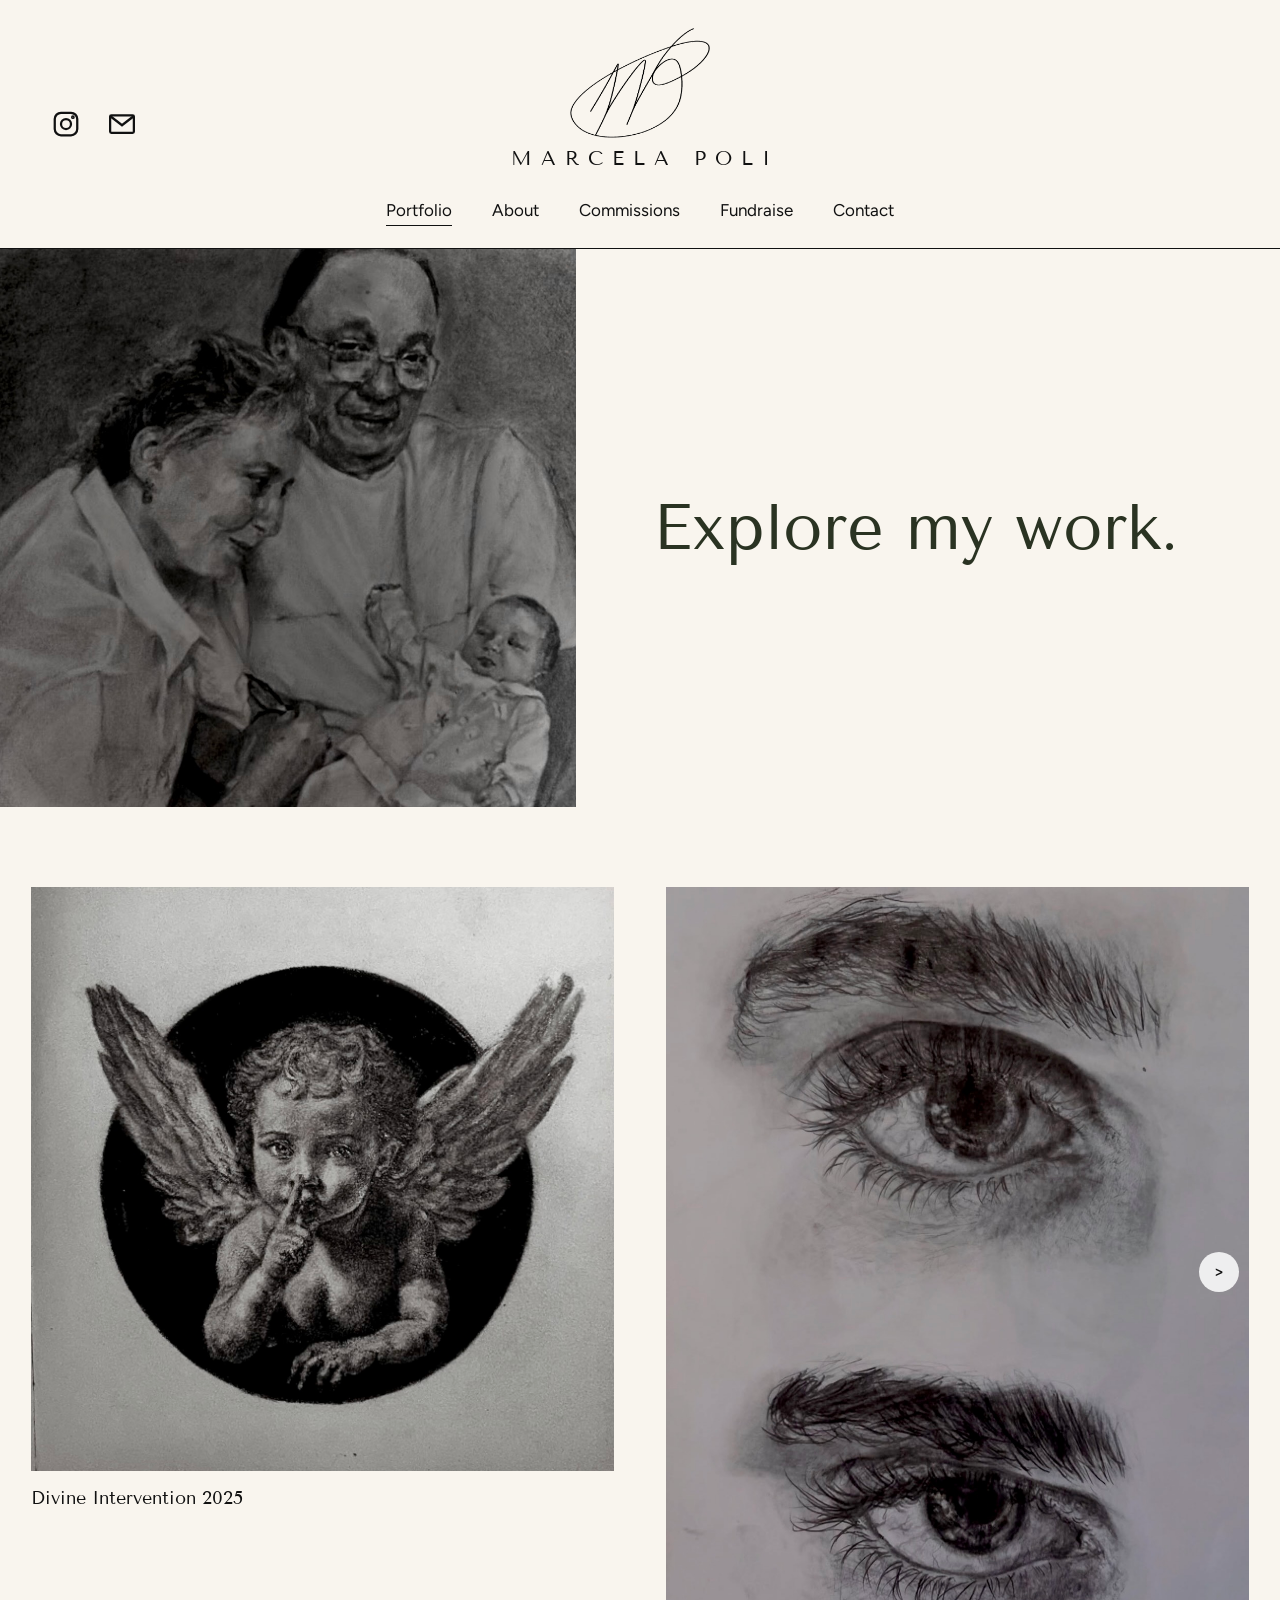
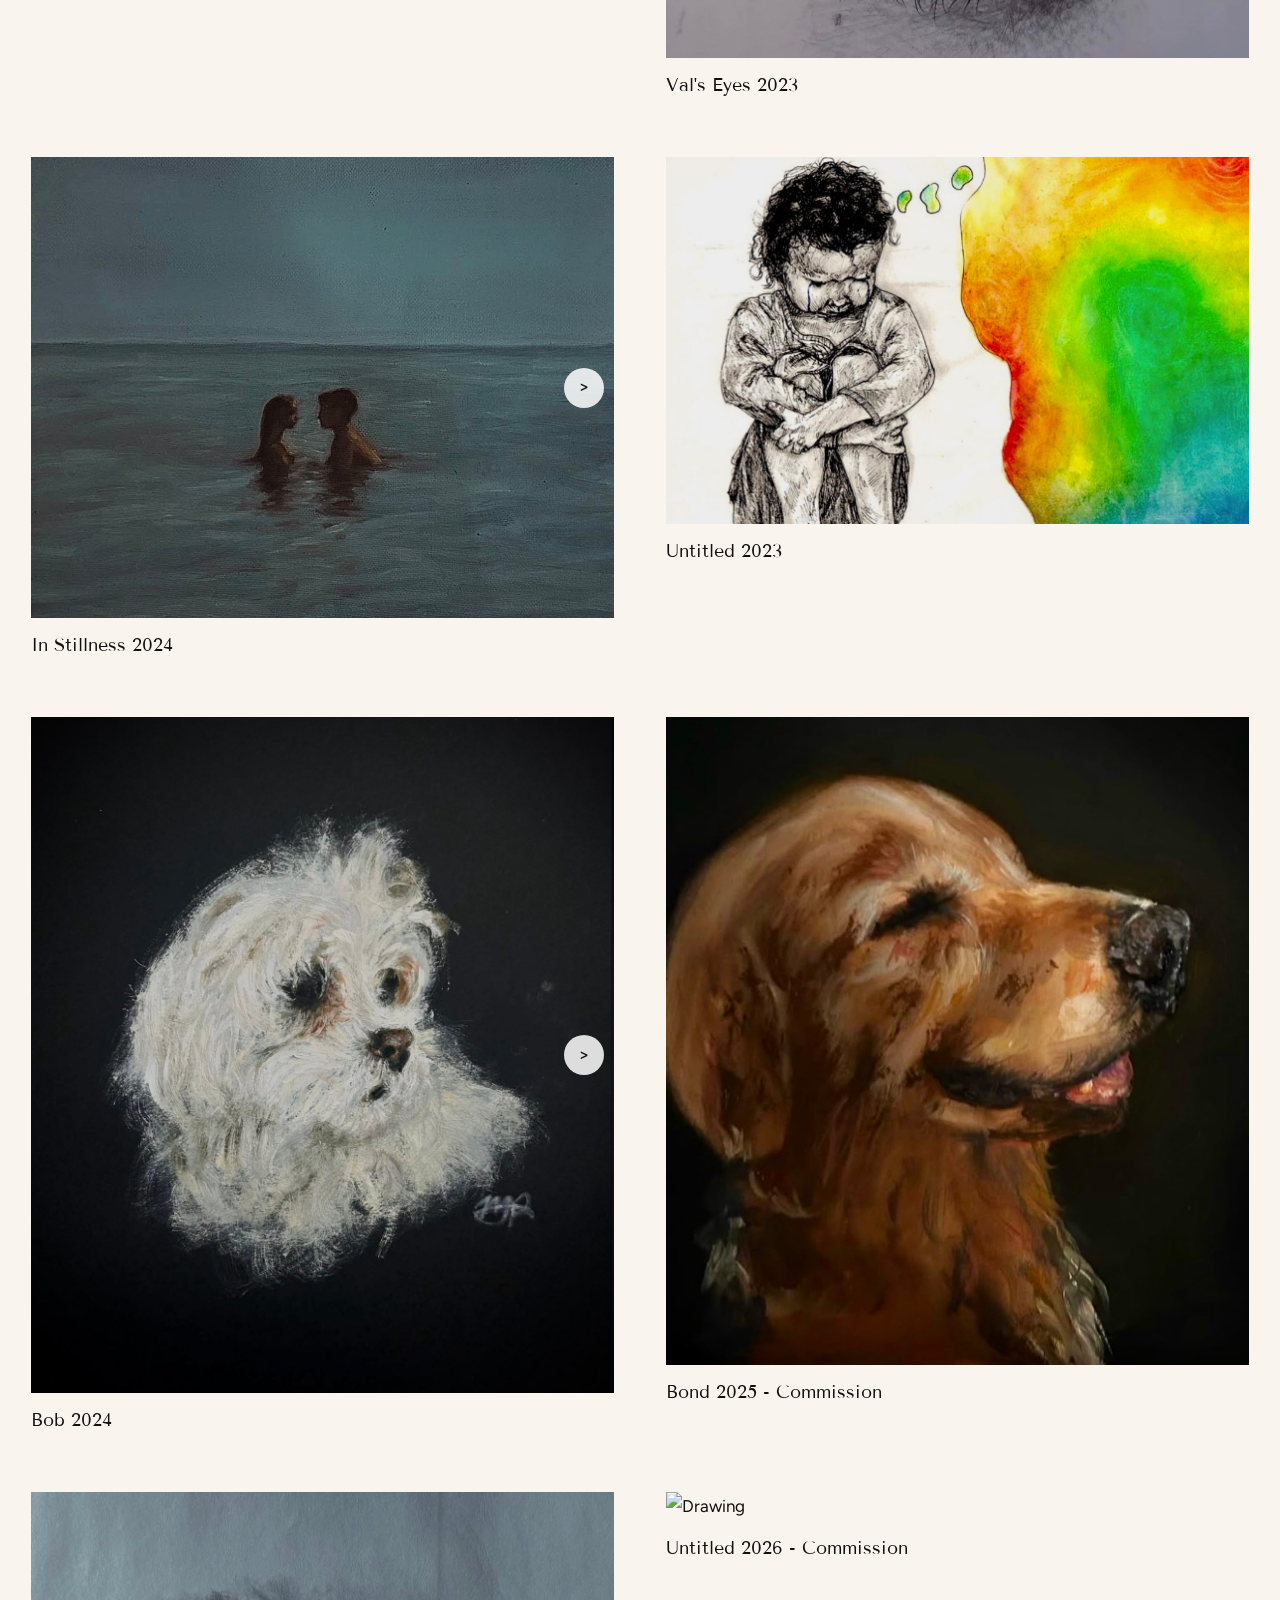
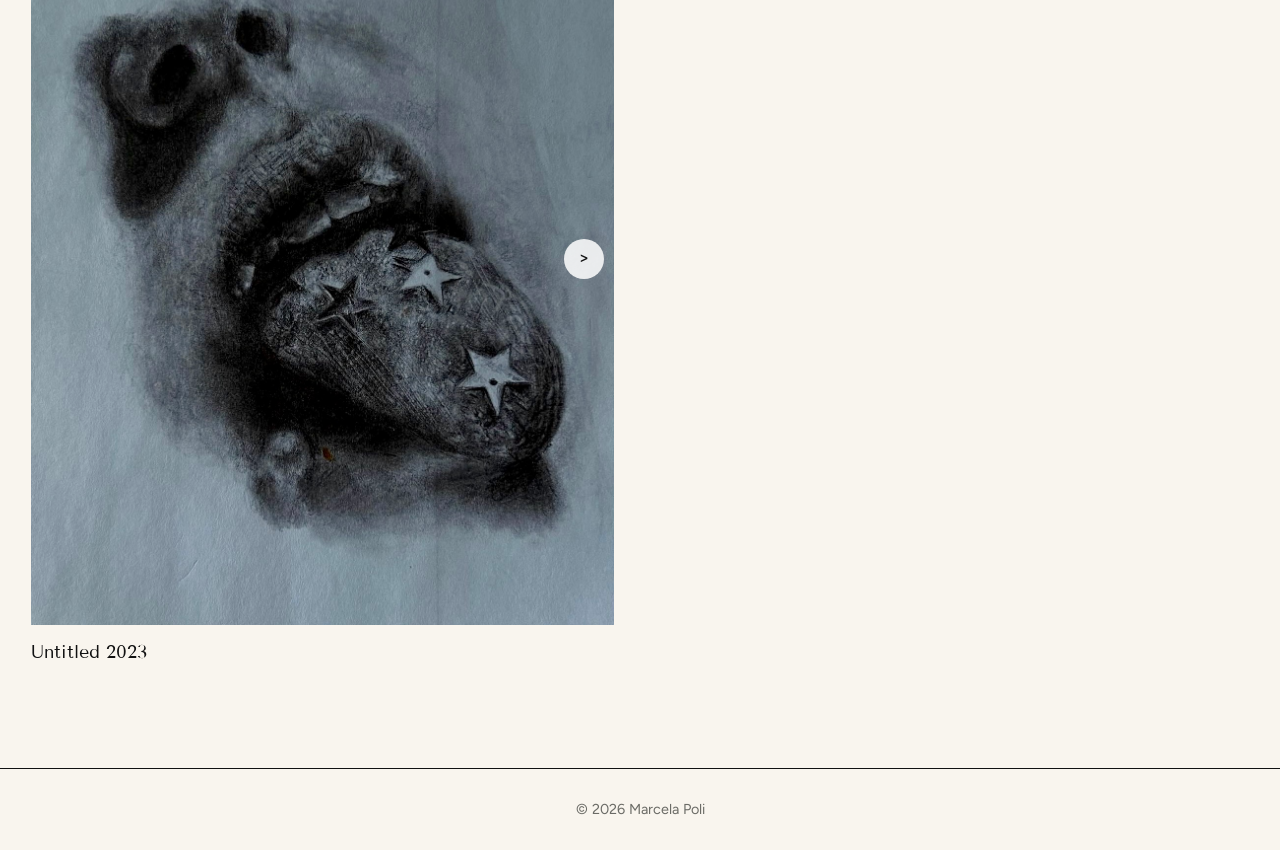
==== index.html @ 9af439c2 "first commit" ====
<!doctype html>
<html lang="en"><head><meta charset="utf-8">
<meta name="viewport" content="width=device-width, initial-scale=1">
<title>Portfolio — Marcela Poli</title>
<link rel="preconnect" href="https://fonts.googleapis.com">
<link href="https://fonts.googleapis.com/css2?family=Figtree:wght@400;500&family=Tenor+Sans&display=swap" rel="stylesheet">
<link rel="stylesheet" href="style.css"></head>
<body>
<header>
<div class="top">
<div class="social">
<a href="https://www.instagram.com/poliportfolio?stkn=MXZldDJ1Nmd2b3gwMA%3D%3D&utm_source=qr" aria-label="Instagram" target="_blank" rel="noopener"><svg viewBox="0 0 24 24"><rect x="3" y="3" width="18" height="18" rx="5"/><circle cx="12" cy="12" r="4"/><circle cx="17.5" cy="6.5" r=".6"/></svg></a>
<a href="mailto:marcelaspoli@gmail.com" aria-label="Email"><svg viewBox="0 0 24 24"><rect x="2.5" y="5" width="19" height="14" rx="1"/><path d="M3 6l9 7 9-7"/></svg></a>
</div>
<a class="logo" href="index.html"><img src="images/signature.png" alt="Marcela Poli signature"><span>MARCELA POLI</span></a>
<div></div>
</div>
<nav><a href="index.html" aria-current="page">Portfolio</a><a href="about.html">About</a><a href="commissions.html">Commissions</a><a href="fundraise.html">Fundraise</a><a href="contact.html">Contact</a></nav>
</header>
<main>
<section class="hero">
<img src="images/special.png" alt="Featured drawing">
<h1>Explore my work.</h1>
</section>
<section class="grid">
<figure><div class="slide"><img src="images/angel.png" alt="Angel drawing" loading="lazy"></div><figcaption>Divine Intervention 2025</figcaption></figure>
<figure><div class="slide" data-images="images/eyes.png,images/eye1.png,images/eye2.png"><img src="images/eyes.png" alt="Eyes drawing" loading="lazy"><button class="next" type="button" aria-label="View next image">&gt;</button></div><figcaption>Val's Eyes 2023</figcaption></figure>
<figure><div class="slide" data-images="images/sea.jpeg,images/sea1.png"><img src="images/sea.jpeg" alt="Sea drawing" loading="lazy"><button class="next" type="button" aria-label="View next image">&gt;</button></div><figcaption>In Stillness 2024</figcaption></figure>
<figure><div class="slide"><img src="images/child.png" alt="Child drawing" loading="lazy"></div><figcaption>Untitled 2023</figcaption></figure>
<figure><div class="slide" data-images="images/bob.png,images/bob1.png"><img src="images/bob.png" alt="Bob drawing" loading="lazy"><button class="next" type="button" aria-label="View next image">&gt;</button></div><figcaption>Bob 2024</figcaption></figure>
<figure><div class="slide"><img src="images/dog.png" alt="Dog drawing" loading="lazy"></div><figcaption>Bond 2025 - Commission</figcaption></figure>
<figure><div class="slide" data-images="images/stars.png,images/stars1.png"><img src="images/stars.png" alt="Stars drawing" loading="lazy"><button class="next" type="button" aria-label="View next image">&gt;</button></div><figcaption>Untitled 2023</figcaption></figure>
<figure><div class="slide"><img src="images/birute.png" alt="Drawing" loading="lazy"></div><figcaption>Untitled 2026 - Commission</figcaption></figure>
</section>
</main>
<footer>© 2026 Marcela Poli</footer>
<script>
document.querySelectorAll('.slide[data-images]').forEach(function (slide) {
  var files = slide.dataset.images.split(',');
  var img = slide.querySelector('img');
  var i = 0;
  slide.querySelector('.next').addEventListener('click', function () {
    i = (i + 1) % files.length;
    img.src = files[i];
  });
});
</script>
</body></html>
---- style.css ----
:root{--ink:#111;--green:#2a3322;--muted:#6b6b66;--ph:#e8e5de}
*{box-sizing:border-box}
img{max-width:100%} 
body{margin:0;font:17px/1.7 'Figtree',system-ui,sans-serif;color:var(--ink);background:#f9f5ee}
a{color:inherit}
a:focus-visible,button:focus-visible,input:focus-visible,textarea:focus-visible{outline:2px solid var(--green);outline-offset:3px}
.top{display:grid;grid-template-columns:1fr auto 1fr;align-items:end;padding:28px 4vw 0}
.social{display:flex;gap:26px;padding-bottom:22px}
.social svg{width:30px;height:30px;stroke:var(--ink);fill:none;stroke-width:1.8}
.logo{text-align:center;text-decoration:none}
.logo img{height:110px;width:auto;display:block;margin:0 auto}
.logo span{display:block;font:1.25rem 'Tenor Sans',sans-serif;letter-spacing:.45em;padding-left:.45em;margin-top:8px}
nav{display:flex;flex-wrap:wrap;justify-content:center;gap:8px 40px;padding:26px 4vw 22px;border-bottom:1px solid var(--ink)}
nav a{text-decoration:none;border-bottom:1.5px solid transparent}
nav a:hover,nav a[aria-current]{border-color:currentColor}
.ph{background:var(--ph);aspect-ratio:4/3}
.hero{display:grid;grid-template-columns:.9fr 1.1fr}
.hero .ph{aspect-ratio:auto;min-height:62vh}
h1,h2{font-family:'Tenor Sans',sans-serif;font-weight:400;color:var(--green);line-height:1.15}
.hero h1{font-size:clamp(2.4rem,5vw,4.2rem);align-self:center;padding:0 6vw;margin:0}
.grid{display:grid;grid-template-columns:repeat(2,1fr);gap:56px 4vw;padding:80px 2.4vw 100px}
figure{margin:0}
figcaption{padding-top:12px;font-family:'Tenor Sans',sans-serif;font-size:1.15rem}
.page{max-width:1100px;margin:0 auto;padding:64px 4vw 100px}
.page h1{font-size:clamp(2.2rem,4.5vw,3.4rem);margin:0 0 40px}
.page h2{font-size:1.6rem;margin:48px 0 12px}
.two{display:grid;grid-template-columns:1.1fr .9fr;gap:5vw;align-items:start}
.two.reverse{grid-template-columns:.9fr 1.1fr}
.two .ph{aspect-ratio:4/5}
.about-image img{display:block;width:100%;height:auto}
.lead{font-size:1.15rem;max-width:62ch}
.two > div:first-child p{text-align:justify}
p,li{max-width:62ch}
ol{padding-left:1.3em}
.btn{display:inline-block;border:1px solid var(--ink);padding:.7em 1.8em;text-decoration:none;margin-top:12px}
.btn:hover{background:var(--ink);color:#fff}
form{display:grid;gap:20px;max-width:520px}
label{display:grid;gap:4px;color:var(--muted);font-size:.95rem}
input,textarea{font:inherit;color:var(--ink);border:0;border-bottom:1px solid var(--ink);padding:8px 0;background:transparent}
button.btn{background:none;font:inherit;cursor:pointer;justify-self:start}
footer{border-top:1px solid var(--ink);padding:28px 4vw;text-align:center;color:var(--muted);font-size:.9rem}
@media(max-width:760px){
.top{grid-template-columns:1fr;justify-items:center}
.social{order:2;padding:14px 0 0}
.hero,.two,.two.reverse,.grid{grid-template-columns:1fr} 
.hero .ph{min-height:40vh}
.hero h1{padding:48px 6vw}
.two > div:first-child p{text-align:left} 
.social svg{width:26px;height:26px} 
}
/* Artwork frames */
.slide{position:relative}
.slide img{width:100%;height:auto;display:block}
.slide .next{position:absolute;top:50%;right:10px;transform:translateY(-50%);width:40px;height:40px;border:0;border-radius:50%;background:rgba(255,255,255,.85);color:var(--ink);font:inherit;font-size:1.2rem;cursor:pointer}
.slide .next:hover{background:#fff}

/* Hero image */
.hero img{width:100%;height:100%;min-height:62vh;max-height:80vh;object-fit:cover;display:block}
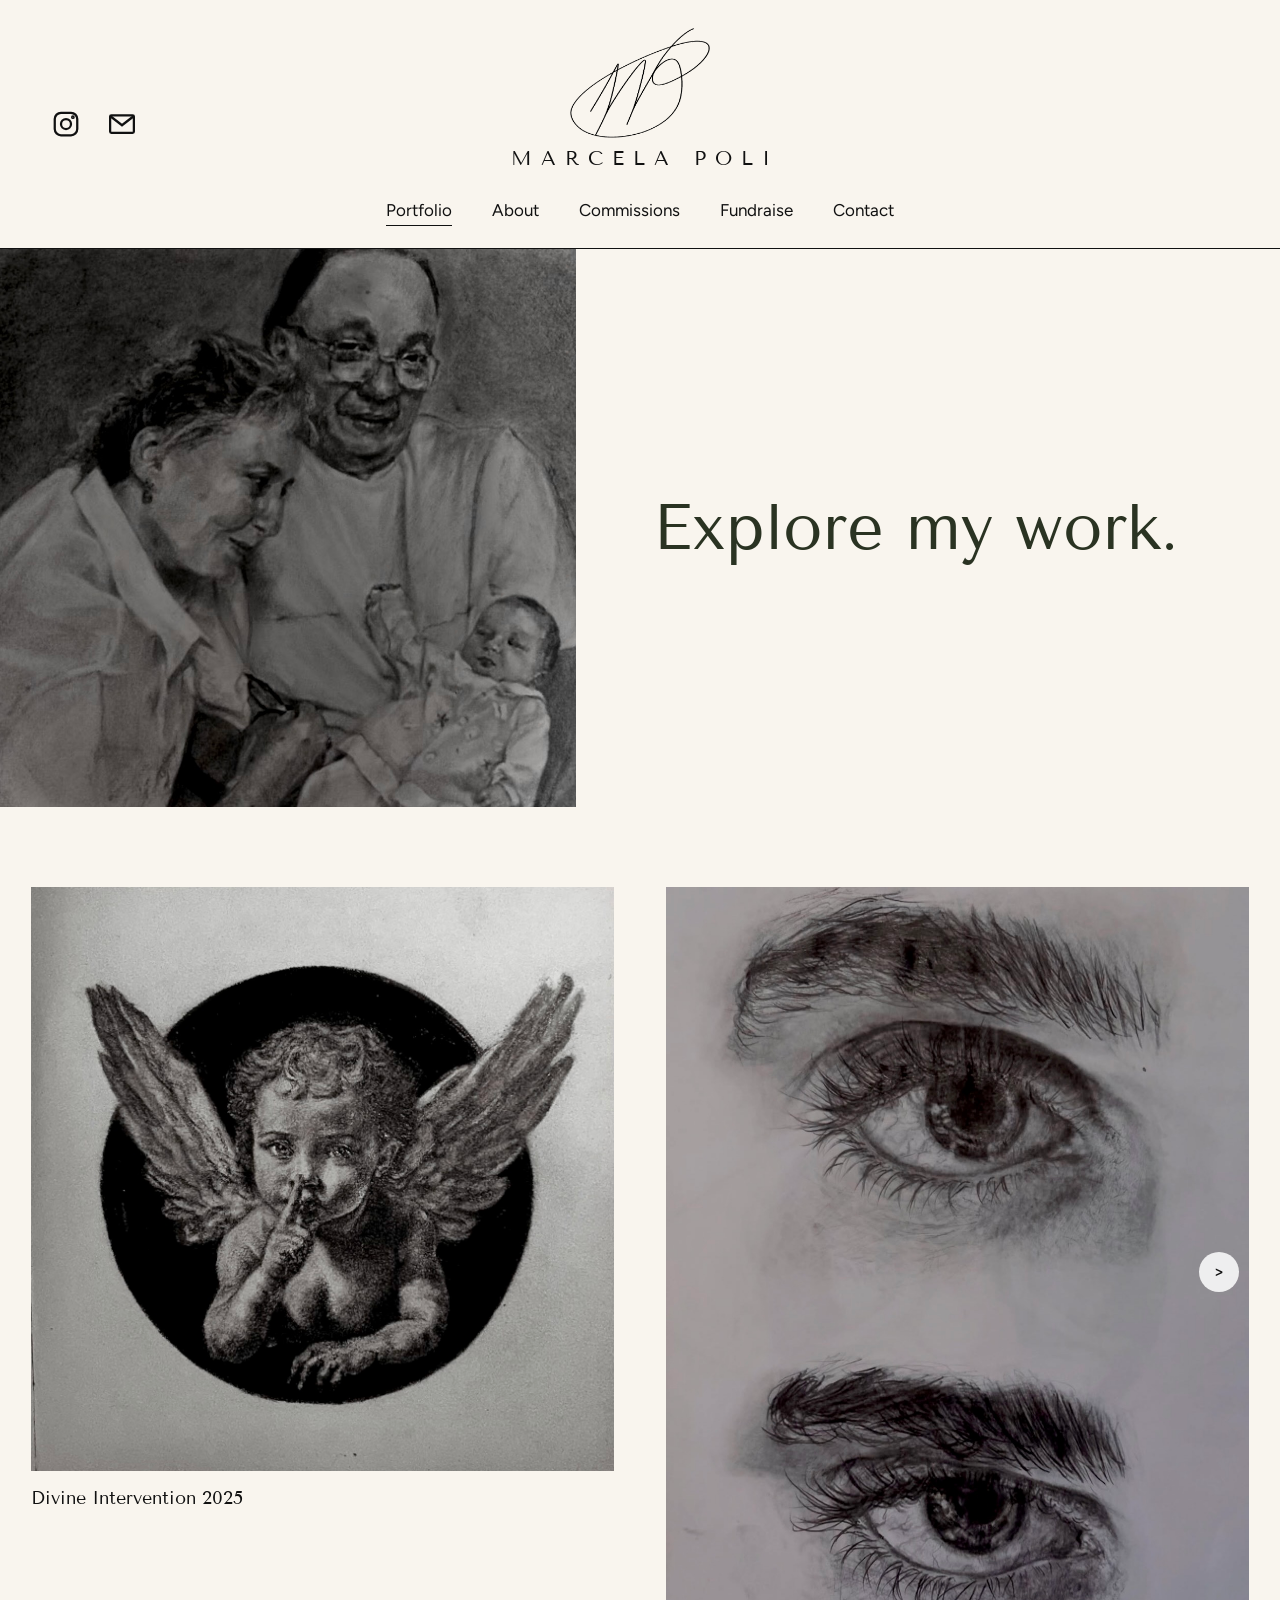
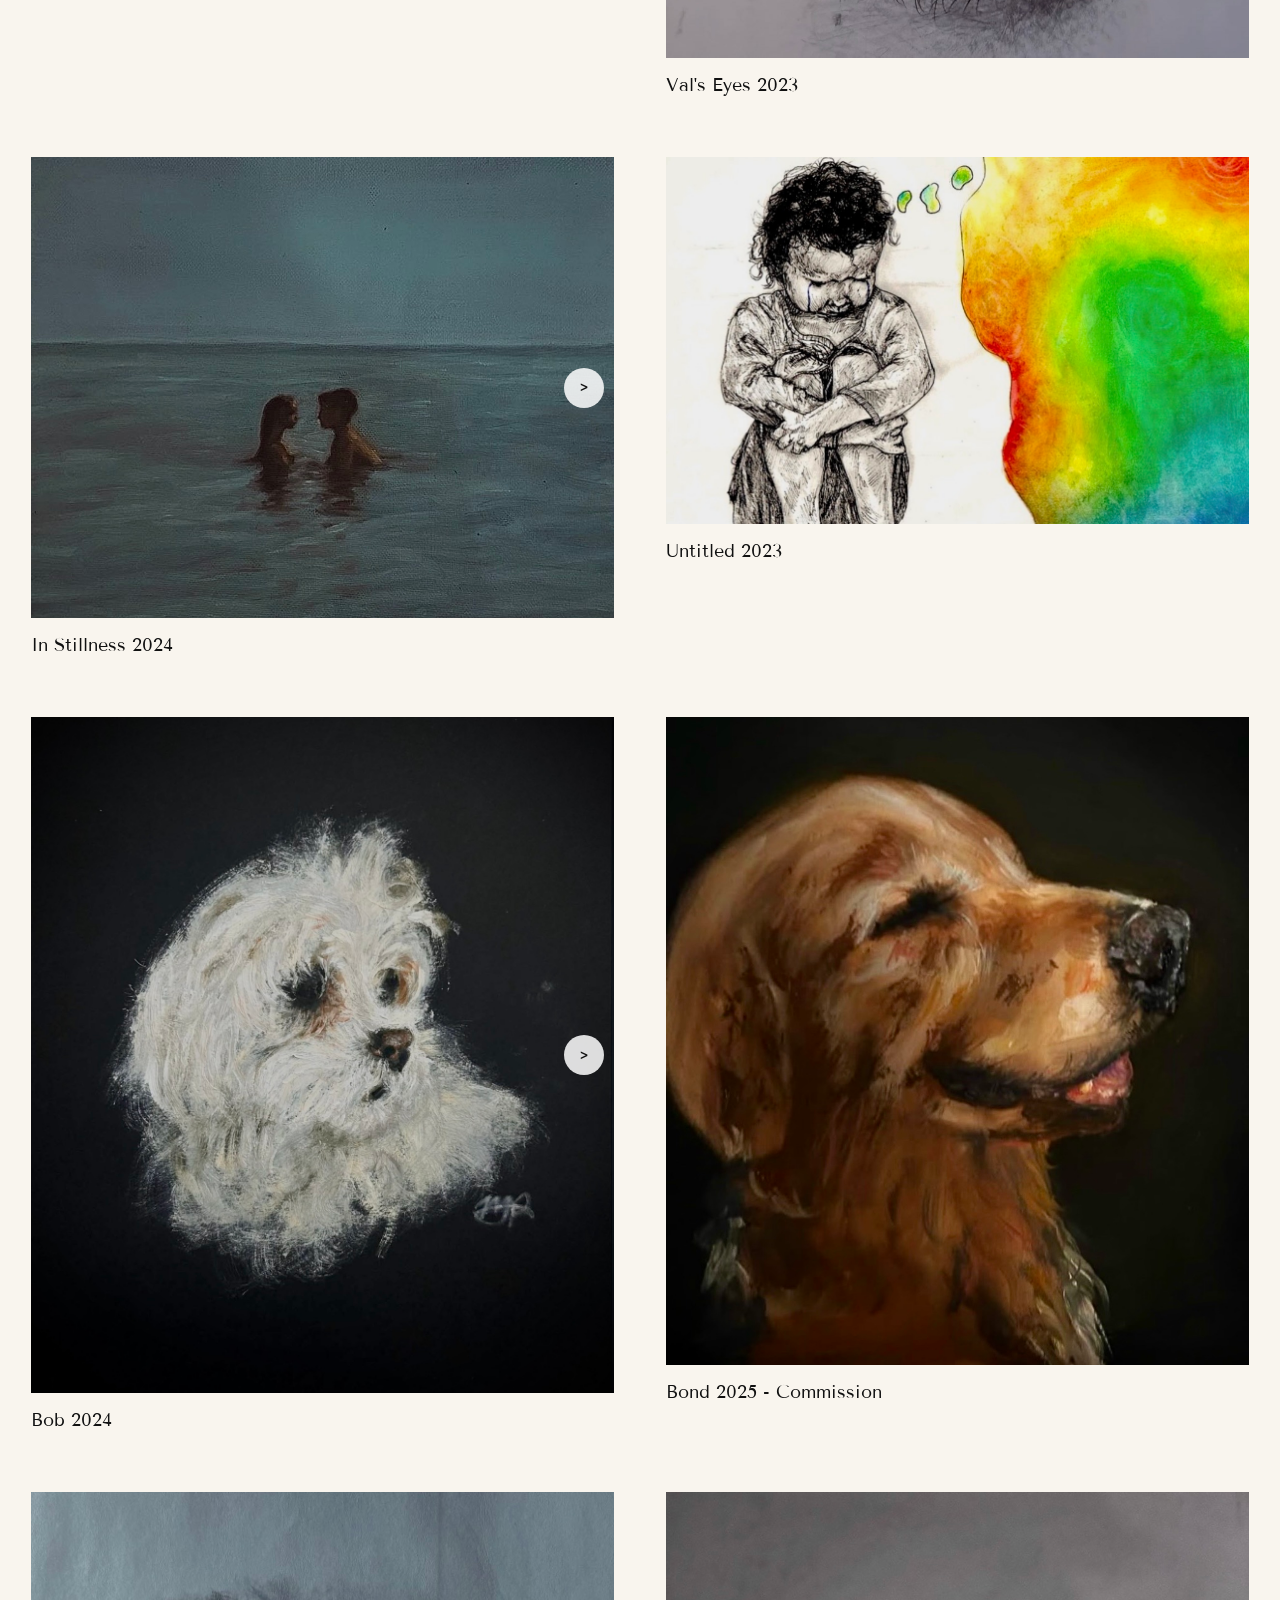
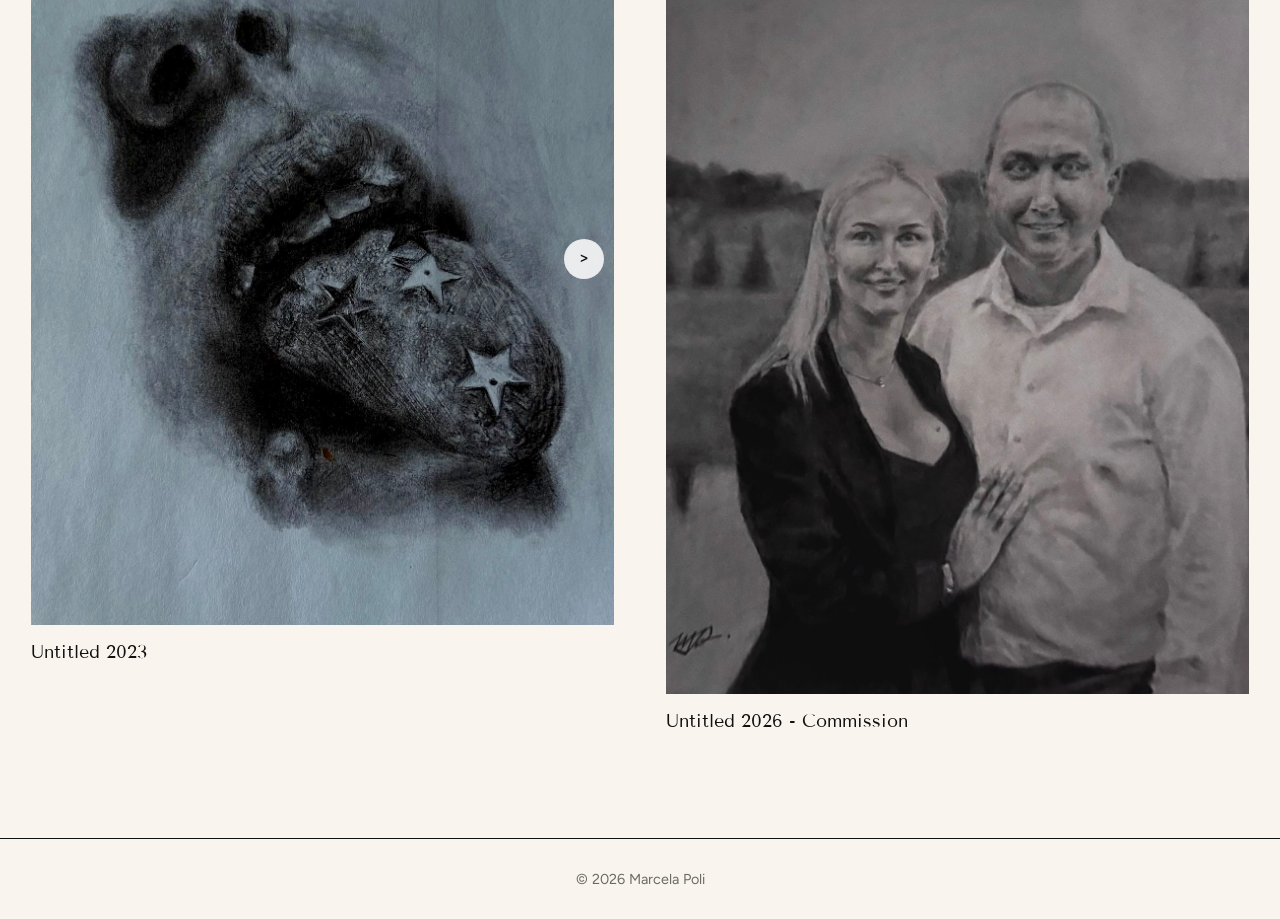
==== commit a397160a: "image upload" ====
--- a/index.html
+++ b/index.html
@@ -30,7 +30,7 @@
 <figure><div class="slide" data-images="images/bob.png,images/bob1.png"><img src="images/bob.png" alt="Bob drawing" loading="lazy"><button class="next" type="button" aria-label="View next image">&gt;</button></div><figcaption>Bob 2024</figcaption></figure>
 <figure><div class="slide"><img src="images/dog.png" alt="Dog drawing" loading="lazy"></div><figcaption>Bond 2025 - Commission</figcaption></figure>
 <figure><div class="slide" data-images="images/stars.png,images/stars1.png"><img src="images/stars.png" alt="Stars drawing" loading="lazy"><button class="next" type="button" aria-label="View next image">&gt;</button></div><figcaption>Untitled 2023</figcaption></figure>
-<figure><div class="slide"><img src="images/birute.png" alt="Drawing" loading="lazy"></div><figcaption>Untitled 2026 - Commission</figcaption></figure>
+<figure><div class="slide"><img src="images/biruta.png" alt="Drawing" loading="lazy"></div><figcaption>Untitled 2026 - Commission</figcaption></figure>
 </section>
 </main>
 <footer>© 2026 Marcela Poli</footer>
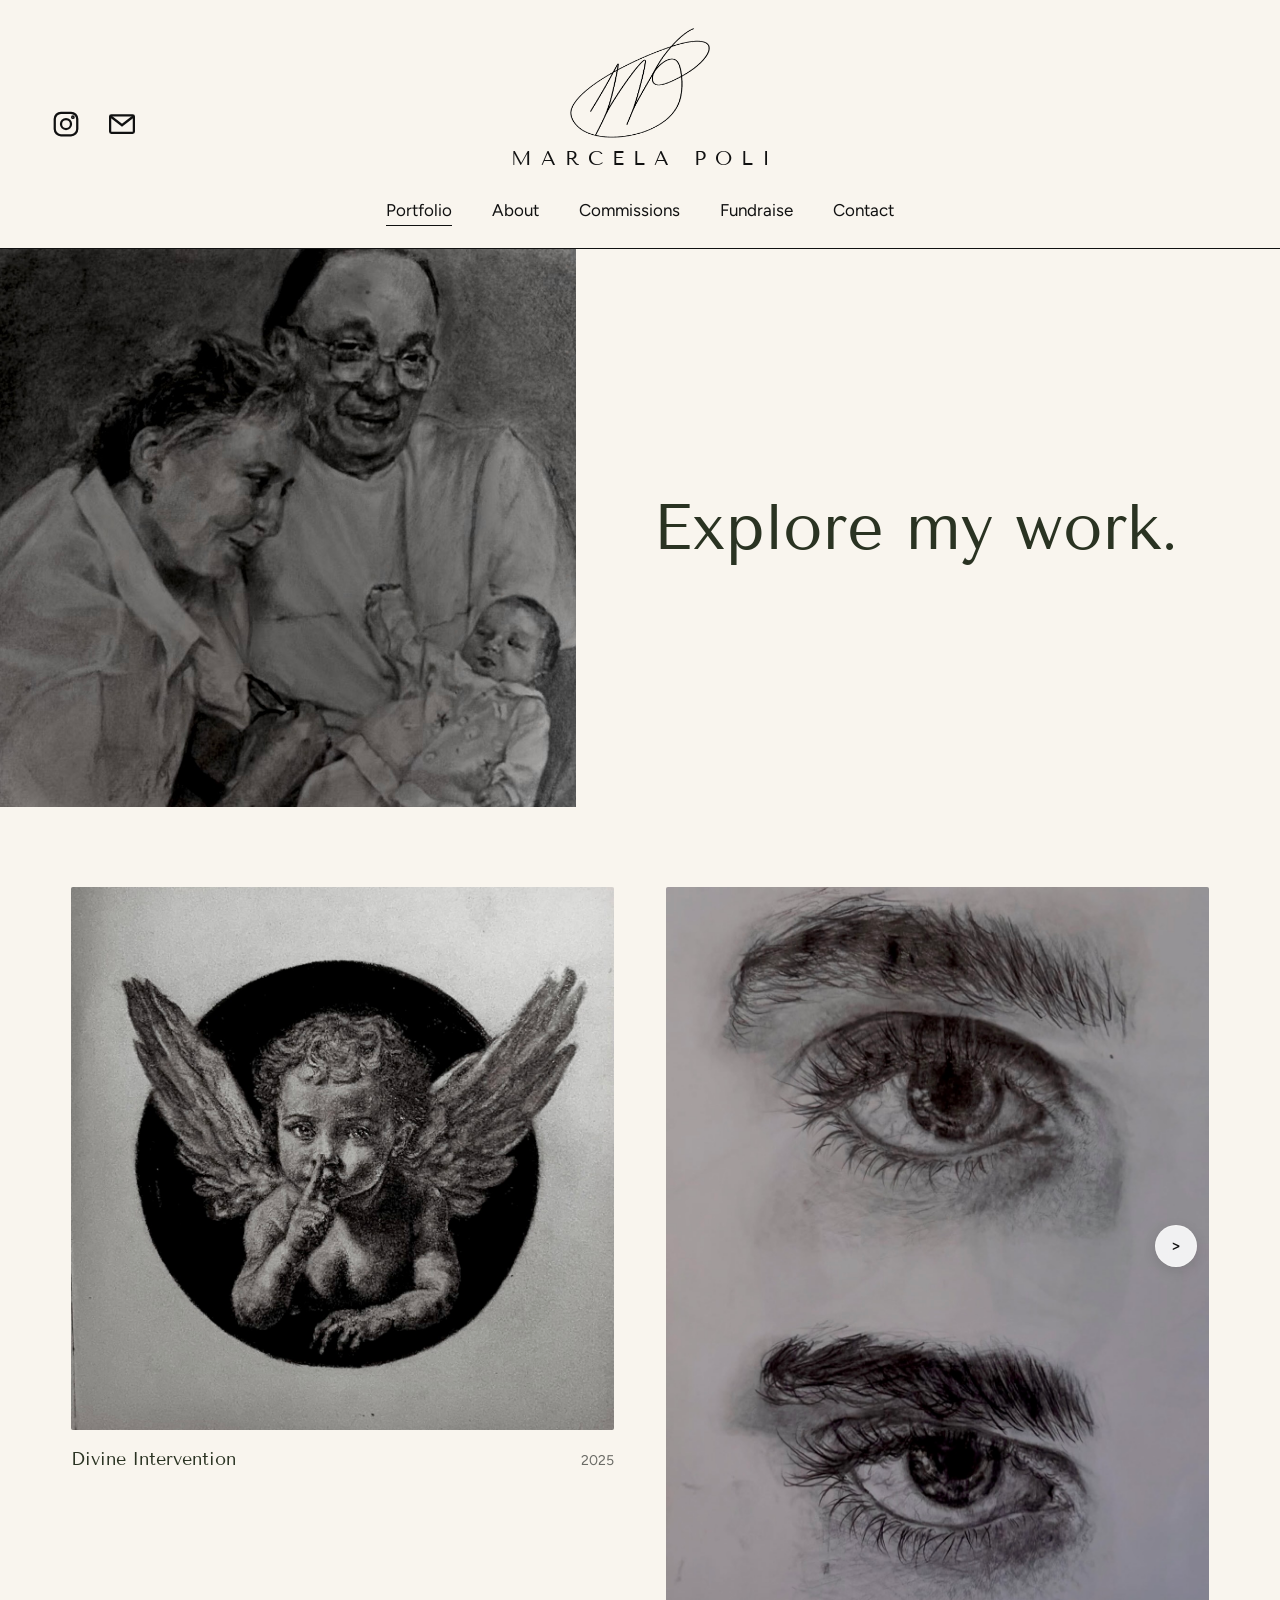
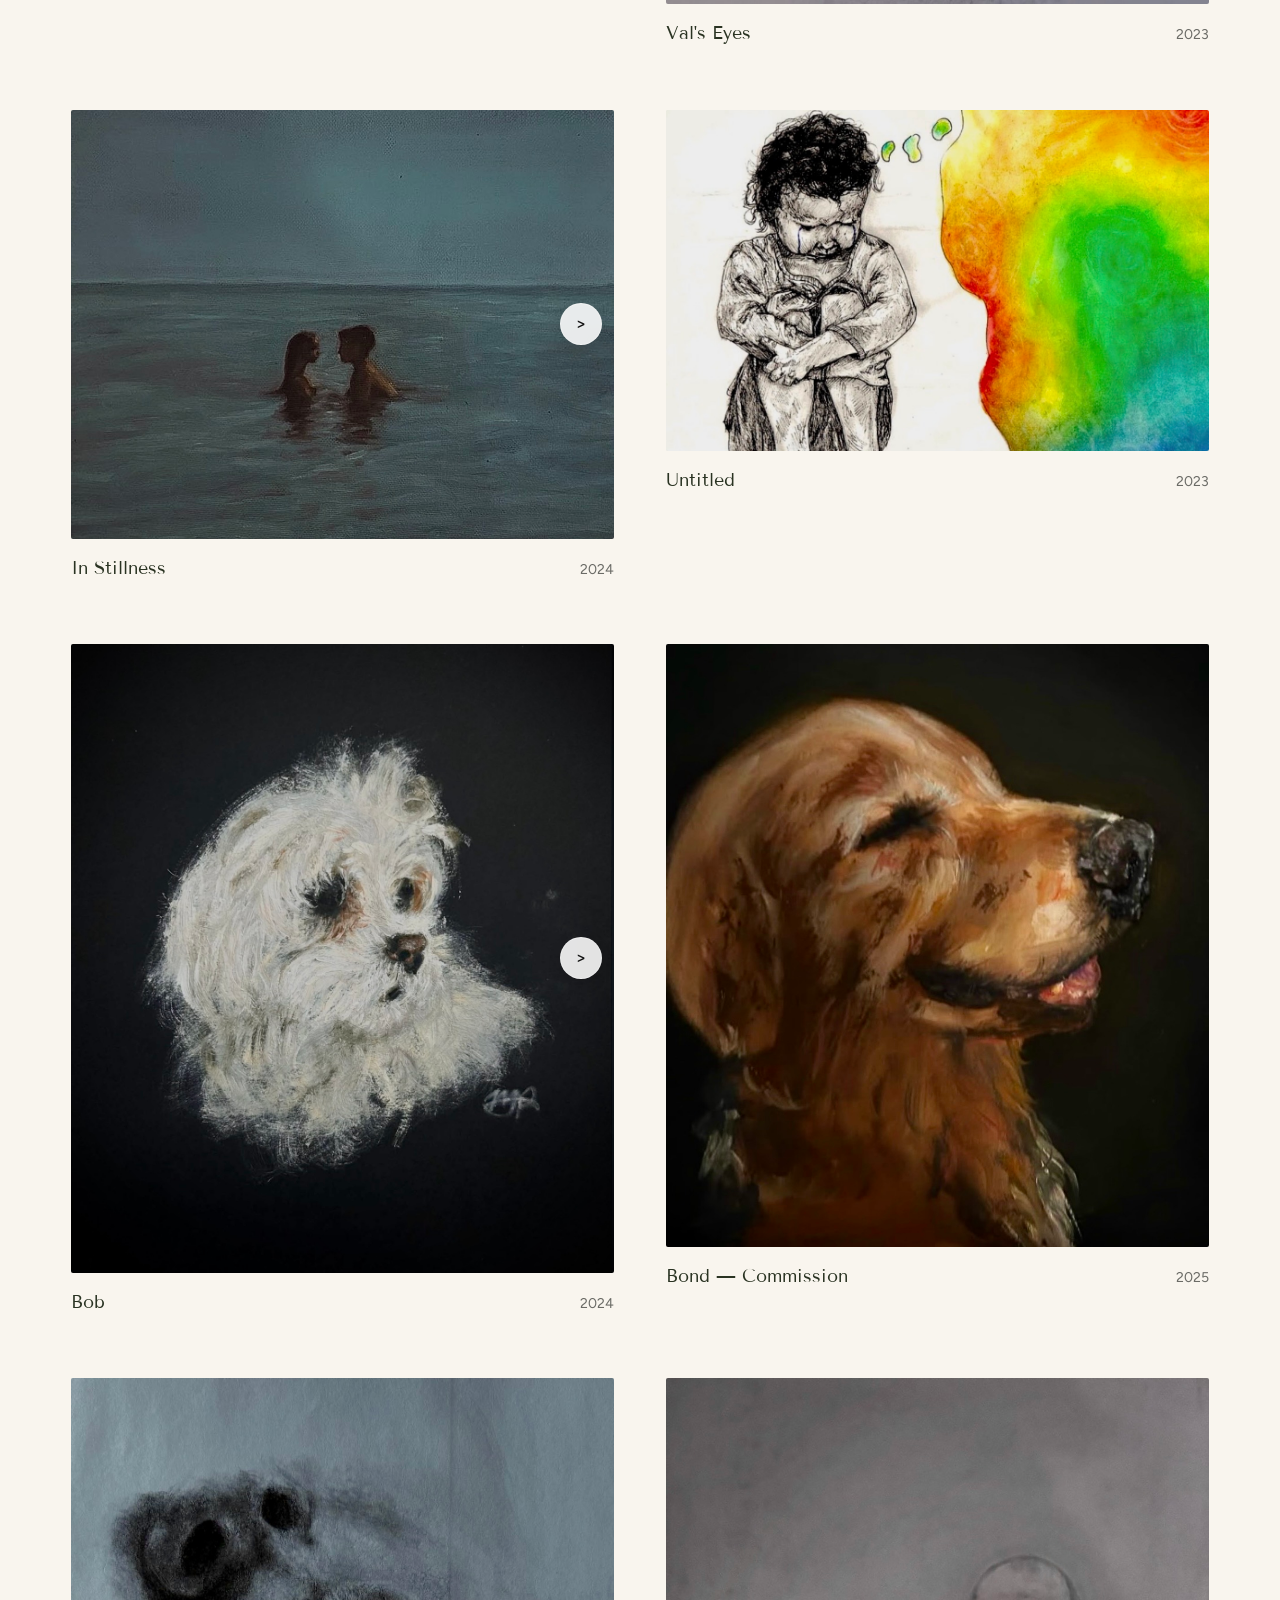
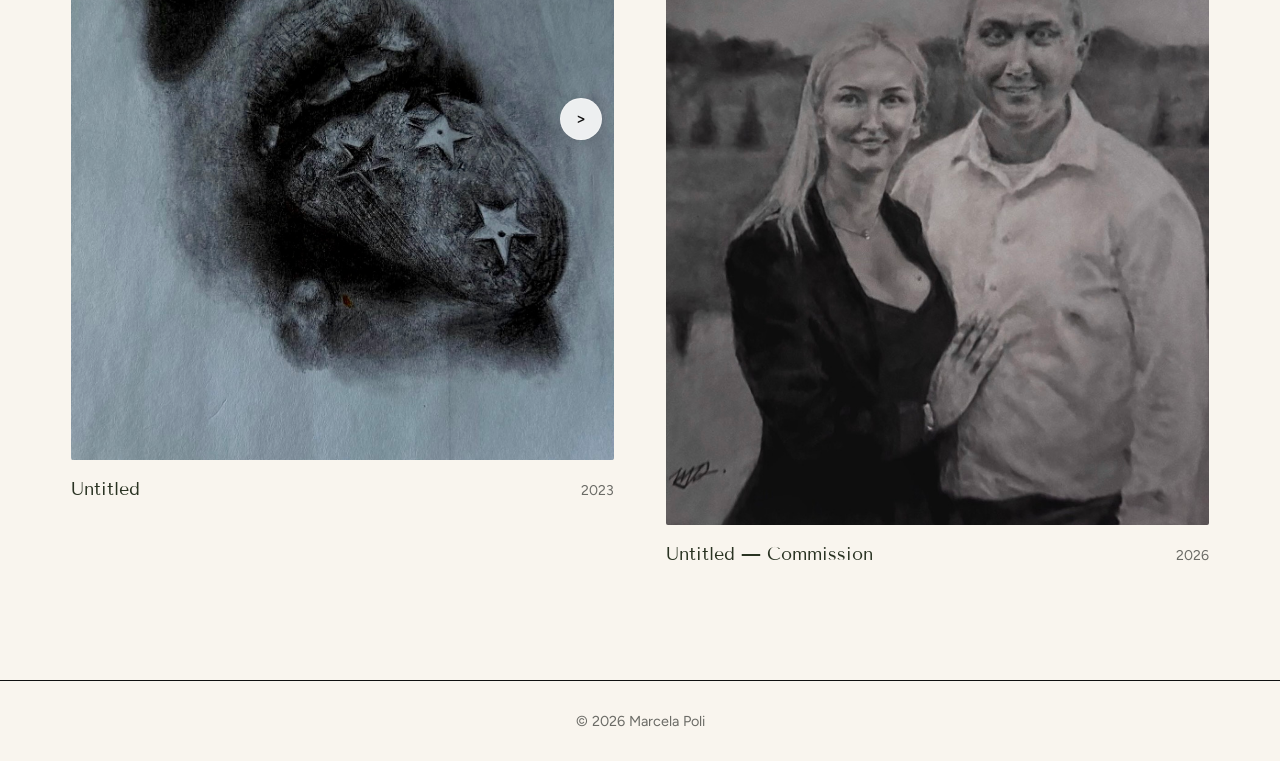
==== commit 9874e0f4: "Update commissions page, portfolio hover blur with specs" ====
--- a/index.html
+++ b/index.html
@@ -23,14 +23,161 @@
 <h1>Explore my work.</h1>
 </section>
 <section class="grid">
-<figure><div class="slide"><img src="images/angel.png" alt="Angel drawing" loading="lazy"></div><figcaption>Divine Intervention 2025</figcaption></figure>
-<figure><div class="slide" data-images="images/eyes.png,images/eye1.png,images/eye2.png"><img src="images/eyes.png" alt="Eyes drawing" loading="lazy"><button class="next" type="button" aria-label="View next image">&gt;</button></div><figcaption>Val's Eyes 2023</figcaption></figure>
-<figure><div class="slide" data-images="images/sea.jpeg,images/sea1.png"><img src="images/sea.jpeg" alt="Sea drawing" loading="lazy"><button class="next" type="button" aria-label="View next image">&gt;</button></div><figcaption>In Stillness 2024</figcaption></figure>
-<figure><div class="slide"><img src="images/child.png" alt="Child drawing" loading="lazy"></div><figcaption>Untitled 2023</figcaption></figure>
-<figure><div class="slide" data-images="images/bob.png,images/bob1.png"><img src="images/bob.png" alt="Bob drawing" loading="lazy"><button class="next" type="button" aria-label="View next image">&gt;</button></div><figcaption>Bob 2024</figcaption></figure>
-<figure><div class="slide"><img src="images/dog.png" alt="Dog drawing" loading="lazy"></div><figcaption>Bond 2025 - Commission</figcaption></figure>
-<figure><div class="slide" data-images="images/stars.png,images/stars1.png"><img src="images/stars.png" alt="Stars drawing" loading="lazy"><button class="next" type="button" aria-label="View next image">&gt;</button></div><figcaption>Untitled 2023</figcaption></figure>
-<figure><div class="slide"><img src="images/biruta.png" alt="Drawing" loading="lazy"></div><figcaption>Untitled 2026 - Commission</figcaption></figure>
+  <!-- 1. Divine Intervention -->
+  <figure class="art-card">
+    <div class="slide">
+      <div class="art-media">
+        <img src="images/angel.png" alt="Divine Intervention drawing" loading="lazy">
+        <div class="art-overlay">
+          <div class="art-details">
+            <h3 class="art-name">Divine Intervention</h3>
+            <div class="art-rule"></div>
+            <div class="art-info-row"><span class="art-label">Materials</span><span class="art-value">Graphite &amp; Charcoal</span></div>
+            <div class="art-info-row"><span class="art-label">Year</span><span class="art-value">2025</span></div>
+            <div class="art-info-row"><span class="art-label">Size</span><span class="art-value">A3 (29.7 × 42 cm)</span></div>
+          </div>
+        </div>
+      </div>
+    </div>
+    <figcaption><span class="cap-title">Divine Intervention</span><span class="cap-year">2025</span></figcaption>
+  </figure>
+
+  <!-- 2. Val's Eyes -->
+  <figure class="art-card">
+    <div class="slide" data-images="images/eyes.png,images/eye1.png,images/eye2.png">
+      <div class="art-media">
+        <img src="images/eyes.png" alt="Val's Eyes drawing" loading="lazy">
+        <div class="art-overlay">
+          <div class="art-details">
+            <h3 class="art-name">Val's Eyes</h3>
+            <div class="art-rule"></div>
+            <div class="art-info-row"><span class="art-label">Materials</span><span class="art-value">Graphite</span></div>
+            <div class="art-info-row"><span class="art-label">Year</span><span class="art-value">2023</span></div>
+            <div class="art-info-row"><span class="art-label">Size</span><span class="art-value">A4 (21 × 29.7 cm)</span></div>
+          </div>
+        </div>
+      </div>
+      <button class="next" type="button" aria-label="View next image">&gt;</button>
+    </div>
+    <figcaption><span class="cap-title">Val's Eyes</span><span class="cap-year">2023</span></figcaption>
+  </figure>
+
+  <!-- 3. In Stillness -->
+  <figure class="art-card">
+    <div class="slide" data-images="images/sea.jpeg,images/sea1.png">
+      <div class="art-media">
+        <img src="images/sea.jpeg" alt="Sea drawing" loading="lazy">
+        <div class="art-overlay">
+          <div class="art-details">
+            <h3 class="art-name">In Stillness</h3>
+            <div class="art-rule"></div>
+            <div class="art-info-row"><span class="art-label">Materials</span><span class="art-value">Oil Paint</span></div>
+            <div class="art-info-row"><span class="art-label">Year</span><span class="art-value">2024</span></div>
+            <div class="art-info-row"><span class="art-label">Size</span><span class="art-value">30 × 40 cm</span></div>
+          </div>
+        </div>
+      </div>
+      <button class="next" type="button" aria-label="View next image">&gt;</button>
+    </div>
+    <figcaption><span class="cap-title">In Stillness</span><span class="cap-year">2024</span></figcaption>
+  </figure>
+
+  <!-- 4. Untitled 2023 (Child) -->
+  <figure class="art-card">
+    <div class="slide">
+      <div class="art-media">
+        <img src="images/child.png" alt="Child drawing" loading="lazy">
+        <div class="art-overlay">
+          <div class="art-details">
+            <h3 class="art-name">Untitled</h3>
+            <div class="art-rule"></div>
+            <div class="art-info-row"><span class="art-label">Materials</span><span class="art-value">Ballpoint Pen &amp; Soft Pastels</span></div>
+            <div class="art-info-row"><span class="art-label">Year</span><span class="art-value">2023</span></div>
+            <div class="art-info-row"><span class="art-label">Size</span><span class="art-value">A2 (42 × 59.4 cm)</span></div>
+          </div>
+        </div>
+      </div>
+    </div>
+    <figcaption><span class="cap-title">Untitled</span><span class="cap-year">2023</span></figcaption>
+  </figure>
+
+  <!-- 5. Bob -->
+  <figure class="art-card">
+    <div class="slide" data-images="images/bob.png,images/bob1.png">
+      <div class="art-media">
+        <img src="images/bob.png" alt="Bob drawing" loading="lazy">
+        <div class="art-overlay">
+          <div class="art-details">
+            <h3 class="art-name">Bob</h3>
+            <div class="art-rule"></div>
+            <div class="art-info-row"><span class="art-label">Materials</span><span class="art-value">Oil Paint</span></div>
+            <div class="art-info-row"><span class="art-label">Year</span><span class="art-value">2024</span></div>
+            <div class="art-info-row"><span class="art-label">Size</span><span class="art-value">8 × 10 cm</span></div>
+          </div>
+        </div>
+      </div>
+      <button class="next" type="button" aria-label="View next image">&gt;</button>
+    </div>
+    <figcaption><span class="cap-title">Bob</span><span class="cap-year">2024</span></figcaption>
+  </figure>
+
+  <!-- 6. Bond (Commission) -->
+  <figure class="art-card">
+    <div class="slide">
+      <div class="art-media">
+        <img src="images/dog.png" alt="Dog drawing" loading="lazy">
+        <div class="art-overlay">
+          <div class="art-details">
+            <h3 class="art-name">Bond</h3>
+            <div class="art-rule"></div>
+            <div class="art-info-row"><span class="art-label">Materials</span><span class="art-value">Oil Paint</span></div>
+            <div class="art-info-row"><span class="art-label">Year</span><span class="art-value">2025</span></div>
+            <div class="art-info-row"><span class="art-label">Size</span><span class="art-value">51 × 51 cm</span></div>
+          </div>
+        </div>
+      </div>
+    </div>
+    <figcaption><span class="cap-title">Bond — Commission</span><span class="cap-year">2025</span></figcaption>
+  </figure>
+
+  <!-- 7. Untitled 2023 (Stars) -->
+  <figure class="art-card">
+    <div class="slide" data-images="images/stars.png,images/stars1.png">
+      <div class="art-media">
+        <img src="images/stars.png" alt="Stars drawing" loading="lazy">
+        <div class="art-overlay">
+          <div class="art-details">
+            <h3 class="art-name">Untitled</h3>
+            <div class="art-rule"></div>
+            <div class="art-info-row"><span class="art-label">Materials</span><span class="art-value">Graphite</span></div>
+            <div class="art-info-row"><span class="art-label">Year</span><span class="art-value">2023</span></div>
+            <div class="art-info-row"><span class="art-label">Size</span><span class="art-value">A4 (21 × 29.7 cm)</span></div>
+          </div>
+        </div>
+      </div>
+      <button class="next" type="button" aria-label="View next image">&gt;</button>
+    </div>
+    <figcaption><span class="cap-title">Untitled</span><span class="cap-year">2023</span></figcaption>
+  </figure>
+
+  <!-- 8. Untitled 2026 (Biruta) -->
+  <figure class="art-card">
+    <div class="slide">
+      <div class="art-media">
+        <img src="images/biruta.png" alt="Drawing" loading="lazy">
+        <div class="art-overlay">
+          <div class="art-details">
+            <h3 class="art-name">Untitled</h3>
+            <div class="art-rule"></div>
+            <div class="art-info-row"><span class="art-label">Materials</span><span class="art-value">Graphite &amp; Charcoal</span></div>
+            <div class="art-info-row"><span class="art-label">Year</span><span class="art-value">2026</span></div>
+            <div class="art-info-row"><span class="art-label">Size</span><span class="art-value">A4 (21 × 29.7 cm)</span></div>
+          </div>
+        </div>
+      </div>
+    </div>
+    <figcaption><span class="cap-title">Untitled — Commission</span><span class="cap-year">2026</span></figcaption>
+  </figure>
 </section>
 </main>
 <footer>© 2026 Marcela Poli</footer>
@@ -39,10 +186,14 @@
   var files = slide.dataset.images.split(',');
   var img = slide.querySelector('img');
   var i = 0;
-  slide.querySelector('.next').addEventListener('click', function () {
-    i = (i + 1) % files.length;
-    img.src = files[i];
-  });
+  var nextBtn = slide.querySelector('.next');
+  if (nextBtn) {
+    nextBtn.addEventListener('click', function (e) {
+      e.stopPropagation();
+      i = (i + 1) % files.length;
+      img.src = files[i];
+    });
+  }
 });
 </script>
 </body></html>
--- a/style.css
+++ b/style.css
@@ -18,9 +18,10 @@
 .hero .ph{aspect-ratio:auto;min-height:62vh}
 h1,h2{font-family:'Tenor Sans',sans-serif;font-weight:400;color:var(--green);line-height:1.15}
 .hero h1{font-size:clamp(2.4rem,5vw,4.2rem);align-self:center;padding:0 6vw;margin:0}
-.grid{display:grid;grid-template-columns:repeat(2,1fr);gap:56px 4vw;padding:80px 2.4vw 100px}
-figure{margin:0}
-figcaption{padding-top:12px;font-family:'Tenor Sans',sans-serif;font-size:1.15rem}
+.grid, .portfolio-grid{display:grid;grid-template-columns:repeat(2,1fr);gap:60px 4vw;padding:80px 4vw 110px;max-width:1240px;margin:0 auto}
+figure, .art-card{margin:0;display:flex;flex-direction:column}
+figcaption{padding-top:14px;display:flex;justify-content:space-between;align-items:baseline;font-family:'Tenor Sans',sans-serif;font-size:1.15rem;color:var(--green)}
+figcaption .cap-year{font-family:'Figtree',system-ui,sans-serif;font-size:0.88rem;color:var(--muted)}
 .page{max-width:1100px;margin:0 auto;padding:64px 4vw 100px}
 .page h1{font-size:clamp(2.2rem,4.5vw,3.4rem);margin:0 0 40px}
 .page h2{font-size:1.6rem;margin:48px 0 12px}
@@ -32,7 +33,7 @@
 .two > div:first-child p{text-align:justify}
 p,li{max-width:62ch}
 ol{padding-left:1.3em}
-.btn{display:inline-block;border:1px solid var(--ink);padding:.7em 1.8em;text-decoration:none;margin-top:12px}
+.btn{display:inline-block;border:1px solid var(--ink);padding:.7em 1.8em;text-decoration:none;margin-top:12px;transition:background 0.2s, color 0.2s}
 .btn:hover{background:var(--ink);color:#fff}
 form{display:grid;gap:20px;max-width:520px}
 label{display:grid;gap:4px;color:var(--muted);font-size:.95rem}
@@ -42,17 +43,392 @@
 @media(max-width:760px){
 .top{grid-template-columns:1fr;justify-items:center}
 .social{order:2;padding:14px 0 0}
-.hero,.two,.two.reverse,.grid{grid-template-columns:1fr} 
+.hero,.two,.two.reverse,.grid,.portfolio-grid{grid-template-columns:1fr} 
 .hero .ph{min-height:40vh}
 .hero h1{padding:48px 6vw}
 .two > div:first-child p{text-align:left} 
 .social svg{width:26px;height:26px} 
 }
-/* Artwork frames */
-.slide{position:relative}
-.slide img{width:100%;height:auto;display:block}
-.slide .next{position:absolute;top:50%;right:10px;transform:translateY(-50%);width:40px;height:40px;border:0;border-radius:50%;background:rgba(255,255,255,.85);color:var(--ink);font:inherit;font-size:1.2rem;cursor:pointer}
-.slide .next:hover{background:#fff}
+/* Artwork frames & Hover Blur Details */
+.slide{position:relative;overflow:hidden;border-radius:2px;background:var(--ph)}
+.art-media{position:relative;overflow:hidden;width:100%;display:block}
+.slide img{width:100%;height:auto;display:block;transition:filter 0.45s cubic-bezier(0.2, 0, 0.2, 1), transform 0.45s cubic-bezier(0.2, 0, 0.2, 1);transform-origin:center}
+.slide:hover img{filter:blur(6px) brightness(0.85);transform:scale(1.025)}
+
+/* Hover Overlay */
+.art-overlay{position:absolute;inset:0;display:flex;align-items:center;justify-content:center;padding:24px;background:rgba(42,51,34,0.72);backdrop-filter:blur(4px);-webkit-backdrop-filter:blur(4px);opacity:0;visibility:hidden;transition:opacity 0.35s ease, visibility 0.35s ease;pointer-events:none}
+.slide:hover .art-overlay{opacity:1;visibility:visible}
+.art-details{text-align:center;color:#fff;max-width:92%;transform:translateY(10px);transition:transform 0.35s cubic-bezier(0.2, 0, 0.2, 1)}
+.slide:hover .art-details{transform:translateY(0)}
+.art-name{font-family:'Tenor Sans',sans-serif;font-size:1.4rem;font-weight:400;letter-spacing:0.04em;margin:0 0 8px;color:#fff}
+.art-rule{width:32px;height:1px;background:rgba(255,255,255,0.45);margin:0 auto 12px}
+.art-info-row{margin:6px 0;font-size:0.9rem;line-height:1.35;color:rgba(255,255,255,0.92)}
+.art-label{display:block;font-size:0.68rem;text-transform:uppercase;letter-spacing:0.16em;color:rgba(255,255,255,0.65);margin-bottom:2px}
+.art-value{font-weight:500;letter-spacing:0.02em}
+
+/* Multi-image next button */
+.slide .next{position:absolute;top:50%;right:12px;transform:translateY(-50%);width:42px;height:42px;border:1px solid rgba(255,255,255,0.4);border-radius:50%;background:rgba(255,255,255,0.88);backdrop-filter:blur(6px);color:var(--ink);font:inherit;font-size:1.2rem;cursor:pointer;z-index:10;pointer-events:auto;display:flex;align-items:center;justify-content:center;transition:background 0.2s, transform 0.2s, box-shadow 0.2s;box-shadow:0 4px 14px rgba(0,0,0,0.12)}
+.slide .next:hover{background:#fff;transform:translateY(-50%) scale(1.08);box-shadow:0 6px 18px rgba(0,0,0,0.18)}
 
 /* Hero image */
-.hero img{width:100%;height:100%;min-height:62vh;max-height:80vh;object-fit:cover;display:block}+.hero img{width:100%;height:100%;min-height:62vh;max-height:80vh;object-fit:cover;display:block}
+
+.commissions-header {
+  text-align: center;
+  margin-bottom: 60px;
+}
+.commissions-header .lead {
+  margin: 0 auto;
+}
+/* Status Pill */
+.status-badge {
+  display: inline-flex;
+  align-items: center;
+  gap: 8px;
+  background: rgba(42, 51, 34, 0.08);
+  color: var(--green);
+  padding: 6px 16px;
+  border-radius: 999px;
+  font-size: 0.85rem;
+  font-weight: 500;
+  letter-spacing: 0.05em;
+  text-transform: uppercase;
+  margin-bottom: 18px;
+}
+.status-dot {
+  width: 8px;
+  height: 8px;
+  background: #2e7d32;
+  border-radius: 50%;
+  box-shadow: 0 0 0 3px rgba(46, 125, 50, 0.2);
+  display: inline-block;
+}
+/* Section Headings */
+.section-title {
+  text-align: center;
+  margin-bottom: 44px;
+}
+.section-title span {
+  display: block;
+  font-size: 0.8rem;
+  letter-spacing: 0.2em;
+  text-transform: uppercase;
+  color: var(--muted);
+  margin-bottom: 6px;
+}
+.section-title h2 {
+  font-size: 2rem;
+  margin: 0;
+}
+/* Tiers Grid */
+.tier-grid {
+  display: grid;
+  grid-template-columns: repeat(3, 1fr);
+  gap: 28px;
+  margin-bottom: 84px;
+}
+.tier-card {
+  background: #fff;
+  border: 1px solid rgba(17, 17, 17, 0.12);
+  border-radius: 4px;
+  overflow: hidden;
+  display: flex;
+  flex-direction: column;
+  transition: transform 0.25s ease, box-shadow 0.25s ease;
+  position: relative;
+}
+.tier-card:hover {
+  transform: translateY(-4px);
+  box-shadow: 0 16px 32px rgba(0, 0, 0, 0.06);
+}
+.tier-card.featured {
+  border-color: var(--green);
+  box-shadow: 0 8px 24px rgba(42, 51, 34, 0.08);
+}
+.featured-badge {
+  position: absolute;
+  top: 14px;
+  right: 14px;
+  background: var(--green);
+  color: #fff;
+  font-size: 0.72rem;
+  letter-spacing: 0.08em;
+  padding: 4px 10px;
+  border-radius: 3px;
+  text-transform: uppercase;
+  z-index: 2;
+}
+.tier-image {
+  aspect-ratio: 4/3;
+  overflow: hidden;
+  background: var(--ph);
+}
+.tier-image img {
+  width: 100%;
+  height: 100%;
+  object-fit: cover;
+  display: block;
+  transition: transform 0.4s ease;
+}
+.tier-card:hover .tier-image img {
+  transform: scale(1.03);
+}
+.tier-content {
+  padding: 24px 20px;
+  display: flex;
+  flex-direction: column;
+  flex: 1;
+}
+.tier-type {
+  font-size: 0.75rem;
+  letter-spacing: 0.12em;
+  text-transform: uppercase;
+  color: var(--muted);
+}
+.tier-content h3 {
+  font-family: 'Tenor Sans', sans-serif;
+  font-size: 1.45rem;
+  margin: 6px 0 10px;
+  color: var(--green);
+}
+.tier-desc {
+  font-size: 0.95rem;
+  color: #444;
+  line-height: 1.5;
+  margin: 0 0 16px;
+}
+.tier-price {
+  font-family: 'Tenor Sans', sans-serif;
+  font-size: 1.7rem;
+  color: var(--ink);
+  padding: 12px 0;
+  border-top: 1px dashed rgba(17, 17, 17, 0.15);
+  border-bottom: 1px dashed rgba(17, 17, 17, 0.15);
+  margin-bottom: 16px;
+}
+.tier-specs {
+  list-style: none;
+  padding: 0;
+  margin: 0 0 24px;
+  flex: 1;
+}
+.tier-specs li {
+  font-size: 0.88rem;
+  color: #555;
+  margin-bottom: 8px;
+  position: relative;
+  padding-left: 18px;
+}
+.tier-specs li::before {
+  content: "—";
+  position: absolute;
+  left: 0;
+  color: var(--green);
+}
+.btn-tier {
+  text-align: center;
+  margin-top: auto;
+  font-size: 0.9rem;
+  padding: 10px 16px;
+}
+.btn-primary {
+  background: var(--green);
+  color: #fff !important;
+  border-color: var(--green);
+}
+.btn-primary:hover {
+  background: var(--ink);
+  border-color: var(--ink);
+}
+/* Process Section */
+.process-section {
+  margin-bottom: 84px;
+}
+.process-steps {
+  display: grid;
+  grid-template-columns: repeat(4, 1fr);
+  gap: 20px;
+}
+.step-card {
+  background: rgba(255, 255, 255, 0.6);
+  padding: 24px 18px;
+  border-top: 2px solid var(--green);
+  border-radius: 0 0 4px 4px;
+}
+.step-num {
+  font-family: 'Tenor Sans', sans-serif;
+  font-size: 1.8rem;
+  color: var(--green);
+  opacity: 0.6;
+  display: block;
+  margin-bottom: 10px;
+}
+.step-card h4 {
+  font-family: 'Tenor Sans', sans-serif;
+  font-size: 1.15rem;
+  margin: 0 0 8px;
+  color: var(--green);
+}
+.step-card p {
+  font-size: 0.9rem;
+  line-height: 1.55;
+  color: #555;
+  margin: 0;
+}
+/* Reference Guide Box */
+.guide-box {
+  background: #ede8dc;
+  border-left: 3px solid var(--green);
+  padding: 24px 28px;
+  margin-bottom: 84px;
+  border-radius: 0 4px 4px 0;
+}
+.guide-box h3 {
+  font-family: 'Tenor Sans', sans-serif;
+  margin: 0 0 8px;
+  color: var(--green);
+}
+.guide-box p {
+  margin: 0;
+  font-size: 0.95rem;
+  color: #333;
+}
+/* FAQ Accordion (Interactive) */
+.faq-accordion {
+  max-width: 800px;
+  margin: 0 auto 84px;
+  border-top: 1px solid rgba(17, 17, 17, 0.15);
+}
+
+.faq-item {
+  border-bottom: 1px solid rgba(17, 17, 17, 0.15);
+  background: transparent;
+  transition: background-color 0.2s ease;
+}
+
+.faq-question {
+  display: flex;
+  justify-content: space-between;
+  align-items: center;
+  padding: 22px 10px;
+  font-family: 'Tenor Sans', sans-serif;
+  font-size: 1.25rem;
+  color: var(--green);
+  cursor: pointer;
+  list-style: none;
+  user-select: none;
+}
+
+.faq-question::-webkit-details-marker {
+  display: none;
+}
+
+.faq-question:hover {
+  color: var(--ink);
+}
+
+/* Custom +/- Icon */
+.faq-icon {
+  position: relative;
+  width: 16px;
+  height: 16px;
+  flex-shrink: 0;
+  margin-left: 18px;
+}
+
+.faq-icon::before,
+.faq-icon::after {
+  content: "";
+  position: absolute;
+  background-color: var(--green);
+  transition: transform 0.25s ease, opacity 0.25s ease;
+}
+
+.faq-icon::before {
+  top: 7px;
+  left: 0;
+  width: 16px;
+  height: 2px;
+}
+
+.faq-icon::after {
+  top: 0;
+  left: 7px;
+  width: 2px;
+  height: 16px;
+}
+
+/* When open, rotate vertical bar out to become minus */
+.faq-item[open] .faq-icon::after {
+  transform: rotate(90deg);
+  opacity: 0;
+}
+
+.faq-item[open] .faq-question {
+  color: var(--ink);
+}
+
+.faq-answer {
+  padding: 0 10px 24px;
+  animation: faqFadeIn 0.3s ease;
+}
+
+.faq-answer p {
+  font-size: 0.96rem;
+  color: #444;
+  line-height: 1.65;
+  margin: 0;
+}
+
+@keyframes faqFadeIn {
+  from {
+    opacity: 0;
+    transform: translateY(-4px);
+  }
+  to {
+    opacity: 1;
+    transform: translateY(0);
+  }
+}
+/* CTA Banner */
+.cta-banner {
+  text-align: center;
+  background: #fff;
+  border: 1px solid rgba(17, 17, 17, 0.1);
+  padding: 52px 24px;
+  border-radius: 6px;
+}
+.cta-banner h2 {
+  font-size: 2rem;
+  margin: 0 0 10px;
+}
+.cta-banner p {
+  margin: 0 auto 24px;
+  color: var(--muted);
+}
+.cta-actions {
+  display: flex;
+  gap: 16px;
+  justify-content: center;
+  flex-wrap: wrap;
+}
+/* Mobile Responsiveness */
+@media (max-width: 900px) {
+  .tier-grid {
+    grid-template-columns: 1fr;
+    max-width: 440px;
+    margin: 0 auto 60px;
+  }
+  .process-steps {
+    grid-template-columns: 1fr 1fr;
+    gap: 18px;
+  }
+
+}
+@media (max-width: 600px) {
+  .process-steps {
+    grid-template-columns: 1fr;
+  }
+}
+
+  
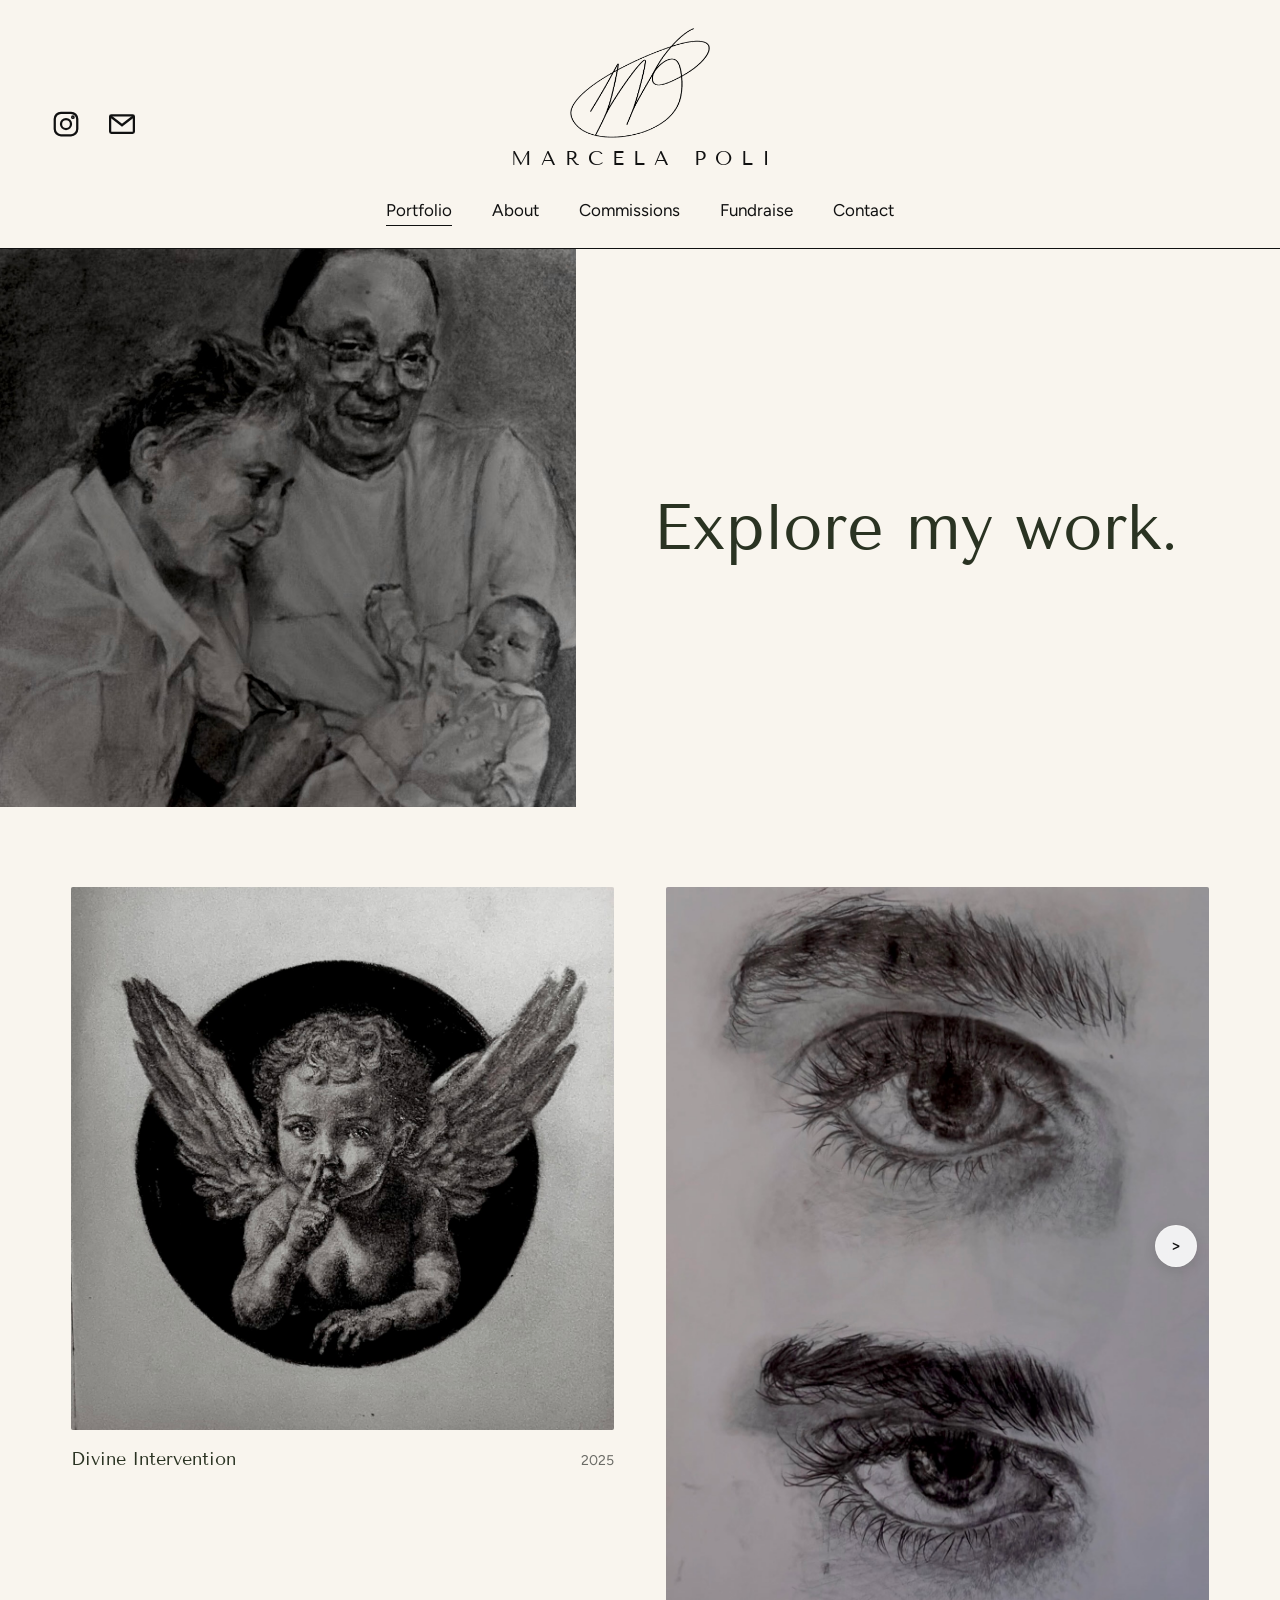
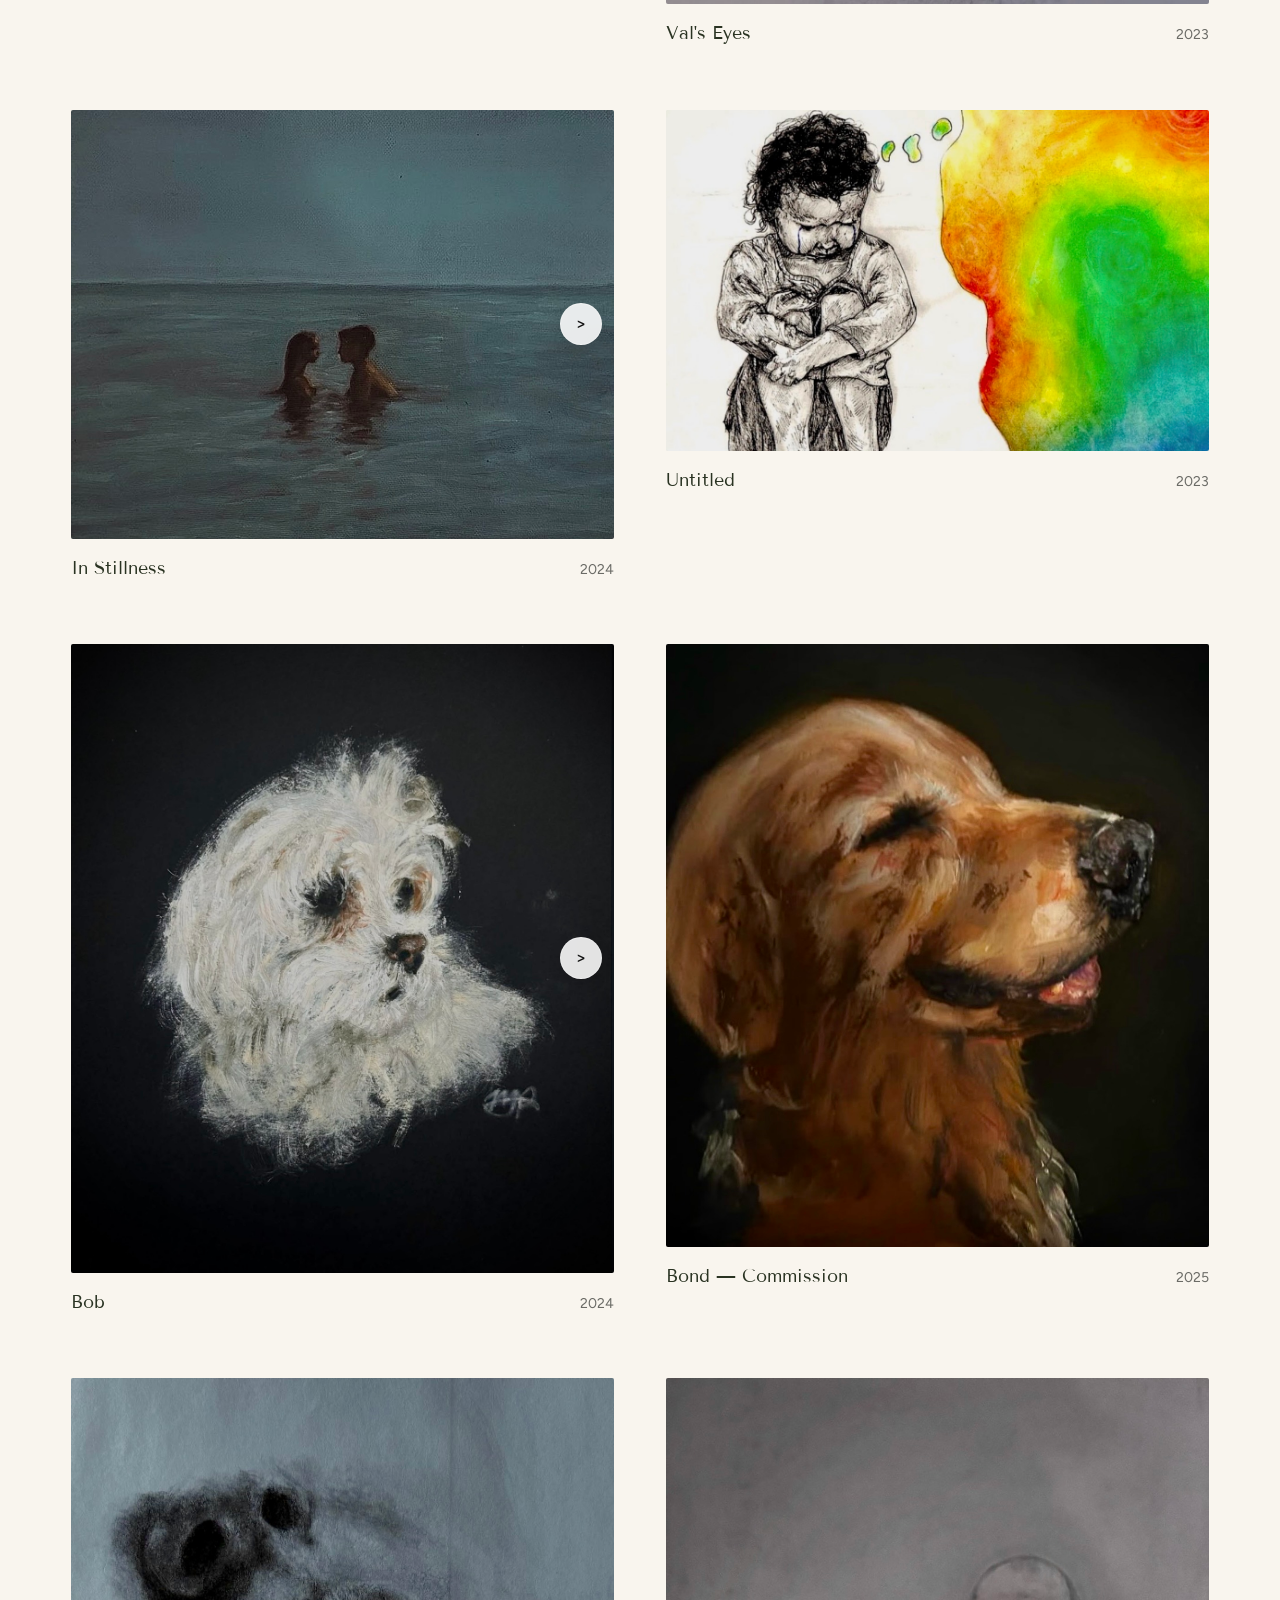
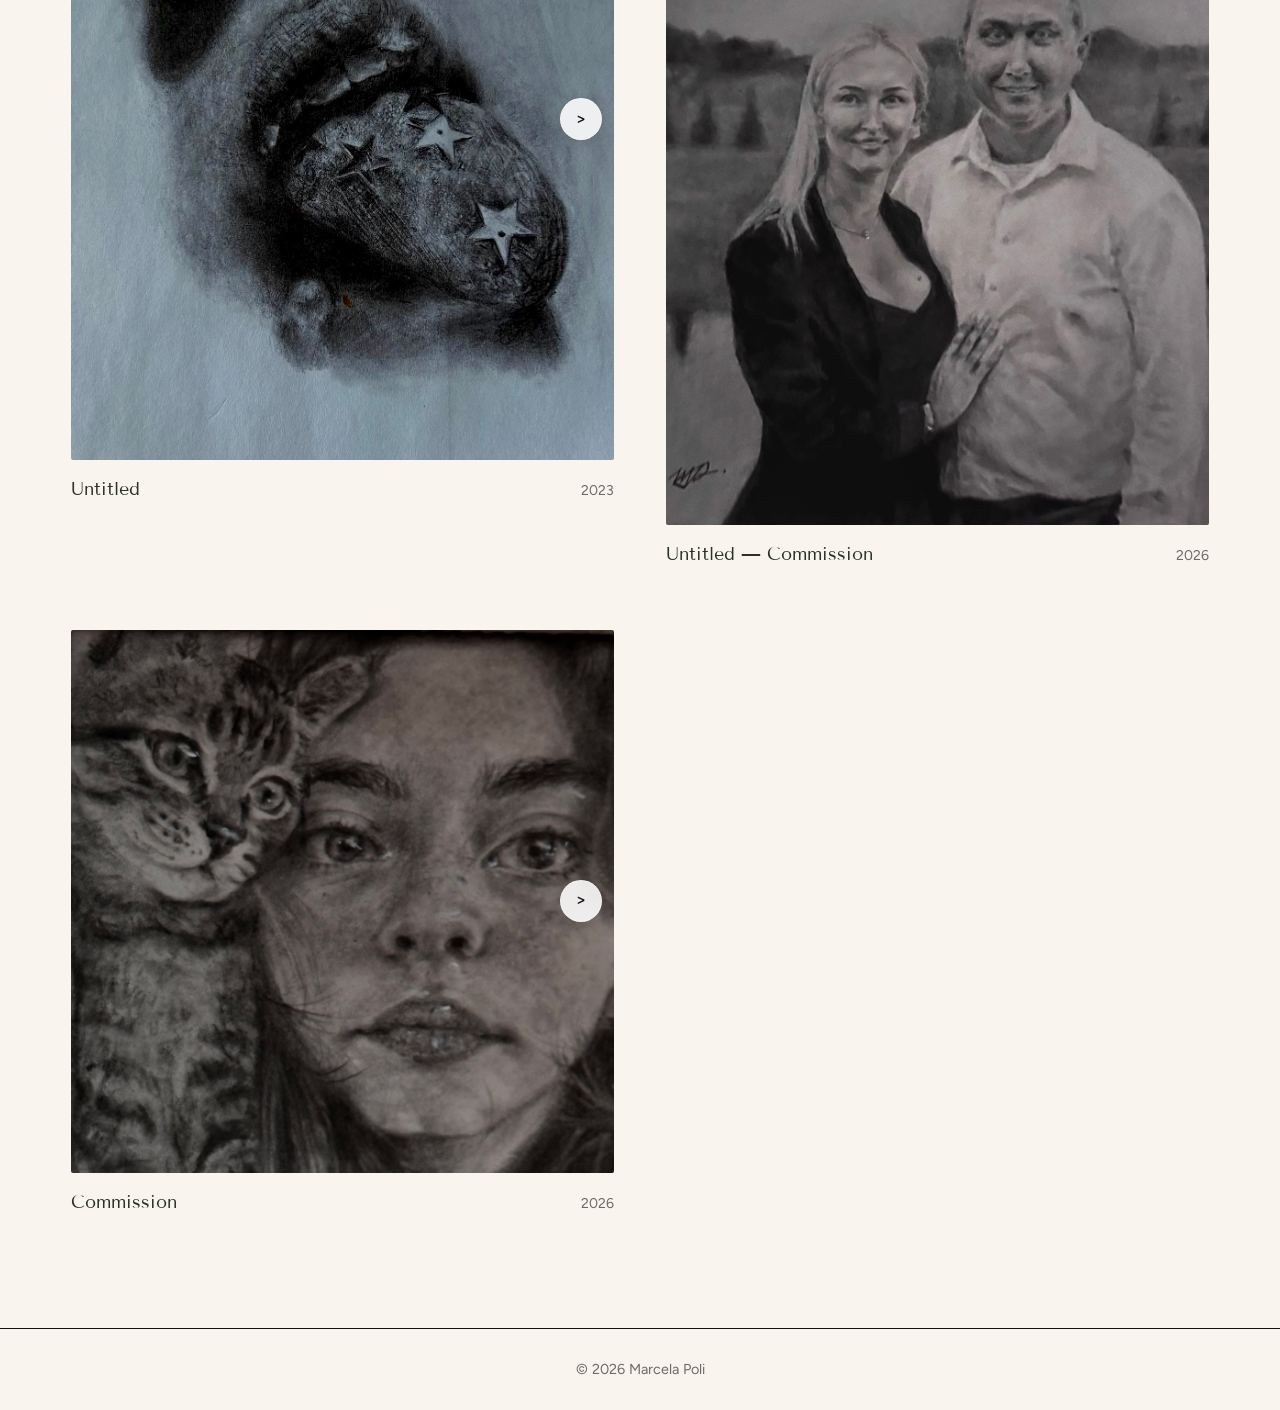
==== commit 2d1e4577: "Add new artwork and added click-to-dismiss for blur overlay" ====
--- a/index.html
+++ b/index.html
@@ -178,10 +178,32 @@
     </div>
     <figcaption><span class="cap-title">Untitled — Commission</span><span class="cap-year">2026</span></figcaption>
   </figure>
+
+  <!-- Lari -->
+  <figure class="art-card">
+    <div class="slide" data-images="images/lari.png,images/lari1.png">
+      <div class="art-media">
+        <img src="images/lari.png" alt="Lari drawing" loading="lazy">
+        <div class="art-overlay">
+          <div class="art-details">
+            <h3 class="art-name">Commission</h3>
+            <div class="art-rule"></div>
+            <div class="art-info-row"><span class="art-label">Materials</span><span class="art-value">Graphite</span></div>
+            <div class="art-info-row"><span class="art-label">Year</span><span class="art-value">2026</span></div>
+            <div class="art-info-row"><span class="art-label">Size</span><span class="art-value">A6</span></div>
+          </div>
+        </div>
+      </div>
+      <button class="next" type="button" aria-label="View next image">&gt;</button>
+    </div>
+    <figcaption><span class="cap-title">Commission</span><span class="cap-year">2026</span></figcaption>
+  </figure>
+
 </section>
 </main>
 <footer>© 2026 Marcela Poli</footer>
 <script>
+// Multi-image slides carousel
 document.querySelectorAll('.slide[data-images]').forEach(function (slide) {
   var files = slide.dataset.images.split(',');
   var img = slide.querySelector('img');
@@ -195,5 +217,40 @@
     });
   }
 });
+
+// Click on artwork to dismiss or toggle blur & details
+document.querySelectorAll('.slide').forEach(function (slide) {
+  slide.addEventListener('click', function (e) {
+    if (e.target.closest('.next')) return; // Don't trigger on arrow button click
+
+    // On mobile / touch devices: toggle .show-info
+    if (window.matchMedia('(hover: none)').matches || e.pointerType === 'touch') {
+      var wasOpen = slide.classList.contains('show-info');
+      document.querySelectorAll('.slide.show-info').forEach(function (s) {
+        s.classList.remove('show-info');
+      });
+      if (!wasOpen) {
+        slide.classList.add('show-info');
+      }
+    } else {
+      // On desktop: click toggles .hide-info to dismiss or re-show blur while hovering
+      slide.classList.toggle('hide-info');
+    }
+  });
+
+  // When mouse leaves the card, reset dismiss state so next hover works normally
+  slide.addEventListener('mouseleave', function () {
+    slide.classList.remove('hide-info');
+  });
+});
+
+// Tap outside to dismiss on mobile
+document.addEventListener('click', function (e) {
+  if (!e.target.closest('.slide')) {
+    document.querySelectorAll('.slide.show-info').forEach(function (s) {
+      s.classList.remove('show-info');
+    });
+  }
+});
 </script>
 </body></html>
--- a/style.css
+++ b/style.css
@@ -50,16 +50,52 @@
 .social svg{width:26px;height:26px} 
 }
 /* Artwork frames & Hover Blur Details */
-.slide{position:relative;overflow:hidden;border-radius:2px;background:var(--ph)}
+.slide{position:relative;overflow:hidden;border-radius:2px;background:var(--ph);cursor:pointer}
 .art-media{position:relative;overflow:hidden;width:100%;display:block}
 .slide img{width:100%;height:auto;display:block;transition:filter 0.45s cubic-bezier(0.2, 0, 0.2, 1), transform 0.45s cubic-bezier(0.2, 0, 0.2, 1);transform-origin:center}
-.slide:hover img{filter:blur(6px) brightness(0.85);transform:scale(1.025)}
+
+/* Desktop Hover (active only when not clicked to hide) */
+@media (hover: hover) and (pointer: fine) {
+  .slide:hover:not(.hide-info) img {
+    filter: blur(6px) brightness(0.85);
+    transform: scale(1.025);
+  }
+  .slide:hover:not(.hide-info) .art-overlay {
+    opacity: 1;
+    visibility: visible;
+  }
+  .slide:hover:not(.hide-info) .art-details {
+    transform: translateY(0);
+  }
+}
+
+/* Click / Tap to show info (Touch screens) */
+.slide.show-info img {
+  filter: blur(6px) brightness(0.85) !important;
+  transform: scale(1.025) !important;
+}
+.slide.show-info .art-overlay {
+  opacity: 1 !important;
+  visibility: visible !important;
+}
+.slide.show-info .art-details {
+  transform: translateY(0) !important;
+}
+
+/* Click to dismiss info and unblur immediately */
+.slide.hide-info img {
+  filter: none !important;
+  transform: none !important;
+}
+.slide.hide-info .art-overlay {
+  opacity: 0 !important;
+  visibility: hidden !important;
+  pointer-events: none !important;
+}
 
 /* Hover Overlay */
 .art-overlay{position:absolute;inset:0;display:flex;align-items:center;justify-content:center;padding:24px;background:rgba(42,51,34,0.72);backdrop-filter:blur(4px);-webkit-backdrop-filter:blur(4px);opacity:0;visibility:hidden;transition:opacity 0.35s ease, visibility 0.35s ease;pointer-events:none}
-.slide:hover .art-overlay{opacity:1;visibility:visible}
 .art-details{text-align:center;color:#fff;max-width:92%;transform:translateY(10px);transition:transform 0.35s cubic-bezier(0.2, 0, 0.2, 1)}
-.slide:hover .art-details{transform:translateY(0)}
 .art-name{font-family:'Tenor Sans',sans-serif;font-size:1.4rem;font-weight:400;letter-spacing:0.04em;margin:0 0 8px;color:#fff}
 .art-rule{width:32px;height:1px;background:rgba(255,255,255,0.45);margin:0 auto 12px}
 .art-info-row{margin:6px 0;font-size:0.9rem;line-height:1.35;color:rgba(255,255,255,0.92)}
@@ -431,4 +467,267 @@
   }
 }
 
+/* =========================================
+   Fundraise Page Styling
+   ========================================= */
+
+.fundraise-badge {
+  display: inline-flex;
+  align-items: center;
+  background: rgba(42, 51, 34, 0.08);
+  color: var(--green);
+  padding: 6px 18px;
+  border-radius: 999px;
+  font-size: 0.85rem;
+  font-weight: 500;
+  letter-spacing: 0.06em;
+  text-transform: uppercase;
+  margin-bottom: 18px;
+}
+
+/* Progress Tracker Box */
+.fundraise-progress-box {
+  background: #fff;
+  border: 1px solid rgba(17, 17, 17, 0.12);
+  border-radius: 6px;
+  padding: 28px 32px;
+  margin: 0 auto 60px;
+  max-width: 720px;
+  box-shadow: 0 4px 16px rgba(0, 0, 0, 0.03);
+}
+
+.progress-labels {
+  display: flex;
+  justify-content: space-between;
+  align-items: baseline;
+  font-size: 0.95rem;
+  color: var(--green);
+  margin-bottom: 12px;
+}
+
+.progress-labels strong {
+  font-family: 'Tenor Sans', sans-serif;
+  font-size: 1.35rem;
+  color: var(--ink);
+}
+
+.progress-track {
+  width: 100%;
+  height: 8px;
+  background: var(--ph);
+  border-radius: 999px;
+  overflow: hidden;
+  margin-bottom: 18px;
+}
+
+.progress-fill {
+  height: 100%;
+  background: var(--green);
+  border-radius: 999px;
+  min-width: 6px;
+}
+
+.progress-footer {
+  display: flex;
+  justify-content: space-between;
+  align-items: center;
+  flex-wrap: wrap;
+  gap: 14px;
+}
+
+.progress-note {
+  font-size: 0.88rem;
+  color: var(--muted);
+}
+
+/* Charity Section */
+.charity-section {
+  display: grid;
+  grid-template-columns: 1.15fr 0.85fr;
+  gap: 44px;
+  align-items: center;
+  background: #ede8dc;
+  border-radius: 6px;
+  padding: 40px 36px;
+  margin-bottom: 70px;
+}
+
+.charity-logo {
+  height: 44px;
+  width: auto;
+  margin-bottom: 16px;
+  display: block;
+}
+
+.charity-info h2 {
+  font-size: 1.65rem;
+  margin: 0 0 12px;
+  color: var(--green);
+}
+
+.charity-info p {
+  font-size: 0.96rem;
+  line-height: 1.65;
+  color: #333;
+  margin-bottom: 20px;
+}
+
+.charity-img-wrap {
+  border-radius: 4px;
+  overflow: hidden;
+  box-shadow: 0 6px 22px rgba(0, 0, 0, 0.08);
+  background: var(--ph);
+}
+
+.charity-img-wrap img {
+  width: 100%;
+  height: auto;
+  display: block;
+}
+
+/* Cause Tiers & Steps */
+.cause-section {
+  margin-bottom: 60px;
+}
+
+.cause-lead {
+  text-align: center;
+  max-width: 60ch;
+  margin: 0 auto 32px;
+  color: #444;
+  font-size: 1.05rem;
+}
+
+.steps-simple {
+  display: grid;
+  grid-template-columns: repeat(4, 1fr);
+  gap: 18px;
+  margin-bottom: 48px;
+}
+
+.step-s {
+  background: #fff;
+  border-left: 2px solid var(--green);
+  padding: 18px 16px;
+  border-radius: 0 4px 4px 0;
+}
+
+.step-s-num {
+  font-family: 'Tenor Sans', sans-serif;
+  font-size: 1.3rem;
+  color: var(--green);
+  opacity: 0.7;
+  display: block;
+  margin-bottom: 6px;
+}
+
+.step-s p {
+  font-size: 0.88rem;
+  color: #444;
+  line-height: 1.45;
+  margin: 0;
+}
+
+.step-s a {
+  text-decoration: underline;
+  text-underline-offset: 2px;
+}
+
+.fundraise-tiers {
+  display: grid;
+  grid-template-columns: repeat(3, 1fr);
+  gap: 24px;
+  margin-bottom: 40px;
+}
+
+.fundraise-card {
+  background: #fff;
+  border: 1px solid rgba(17, 17, 17, 0.12);
+  border-radius: 4px;
+  padding: 26px 22px;
+  display: flex;
+  flex-direction: column;
+  transition: transform 0.2s ease, box-shadow 0.2s ease;
+}
+
+.fundraise-card:hover {
+  transform: translateY(-3px);
+  box-shadow: 0 12px 24px rgba(0, 0, 0, 0.06);
+}
+
+.fundraise-card.featured {
+  border-color: var(--green);
+  box-shadow: 0 4px 18px rgba(42, 51, 34, 0.08);
+}
+
+.f-type {
+  font-size: 0.72rem;
+  text-transform: uppercase;
+  letter-spacing: 0.12em;
+  color: var(--muted);
+}
+
+.fundraise-card h3 {
+  font-family: 'Tenor Sans', sans-serif;
+  font-size: 1.35rem;
+  margin: 6px 0 2px;
+  color: var(--green);
+}
+
+.f-sub {
+  font-size: 0.85rem;
+  color: #666;
+  margin-bottom: 14px;
+  display: block;
+}
+
+.f-price {
+  font-family: 'Tenor Sans', sans-serif;
+  font-size: 1.6rem;
+  color: var(--ink);
+  padding: 10px 0;
+  border-top: 1px dashed rgba(17, 17, 17, 0.15);
+  border-bottom: 1px dashed rgba(17, 17, 17, 0.15);
+  margin-bottom: 12px;
+}
+
+.f-price span {
+  font-size: 0.8rem;
+  font-family: 'Figtree', sans-serif;
+  color: var(--muted);
+}
+
+.fundraise-card p {
+  font-size: 0.88rem;
+  color: #555;
+  line-height: 1.5;
+  margin: 0;
+}
+
+.cause-cta {
+  text-align: center;
+  margin-top: 16px;
+}
+
+@media (max-width: 820px) {
+  .charity-section {
+    grid-template-columns: 1fr;
+    padding: 28px 22px;
+  }
+  .fundraise-tiers {
+    grid-template-columns: 1fr;
+    max-width: 420px;
+    margin: 0 auto 36px;
+  }
+  .steps-simple {
+    grid-template-columns: 1fr 1fr;
+  }
+}
+
+@media (max-width: 540px) {
+  .steps-simple {
+    grid-template-columns: 1fr;
+  }
+}
+
   
